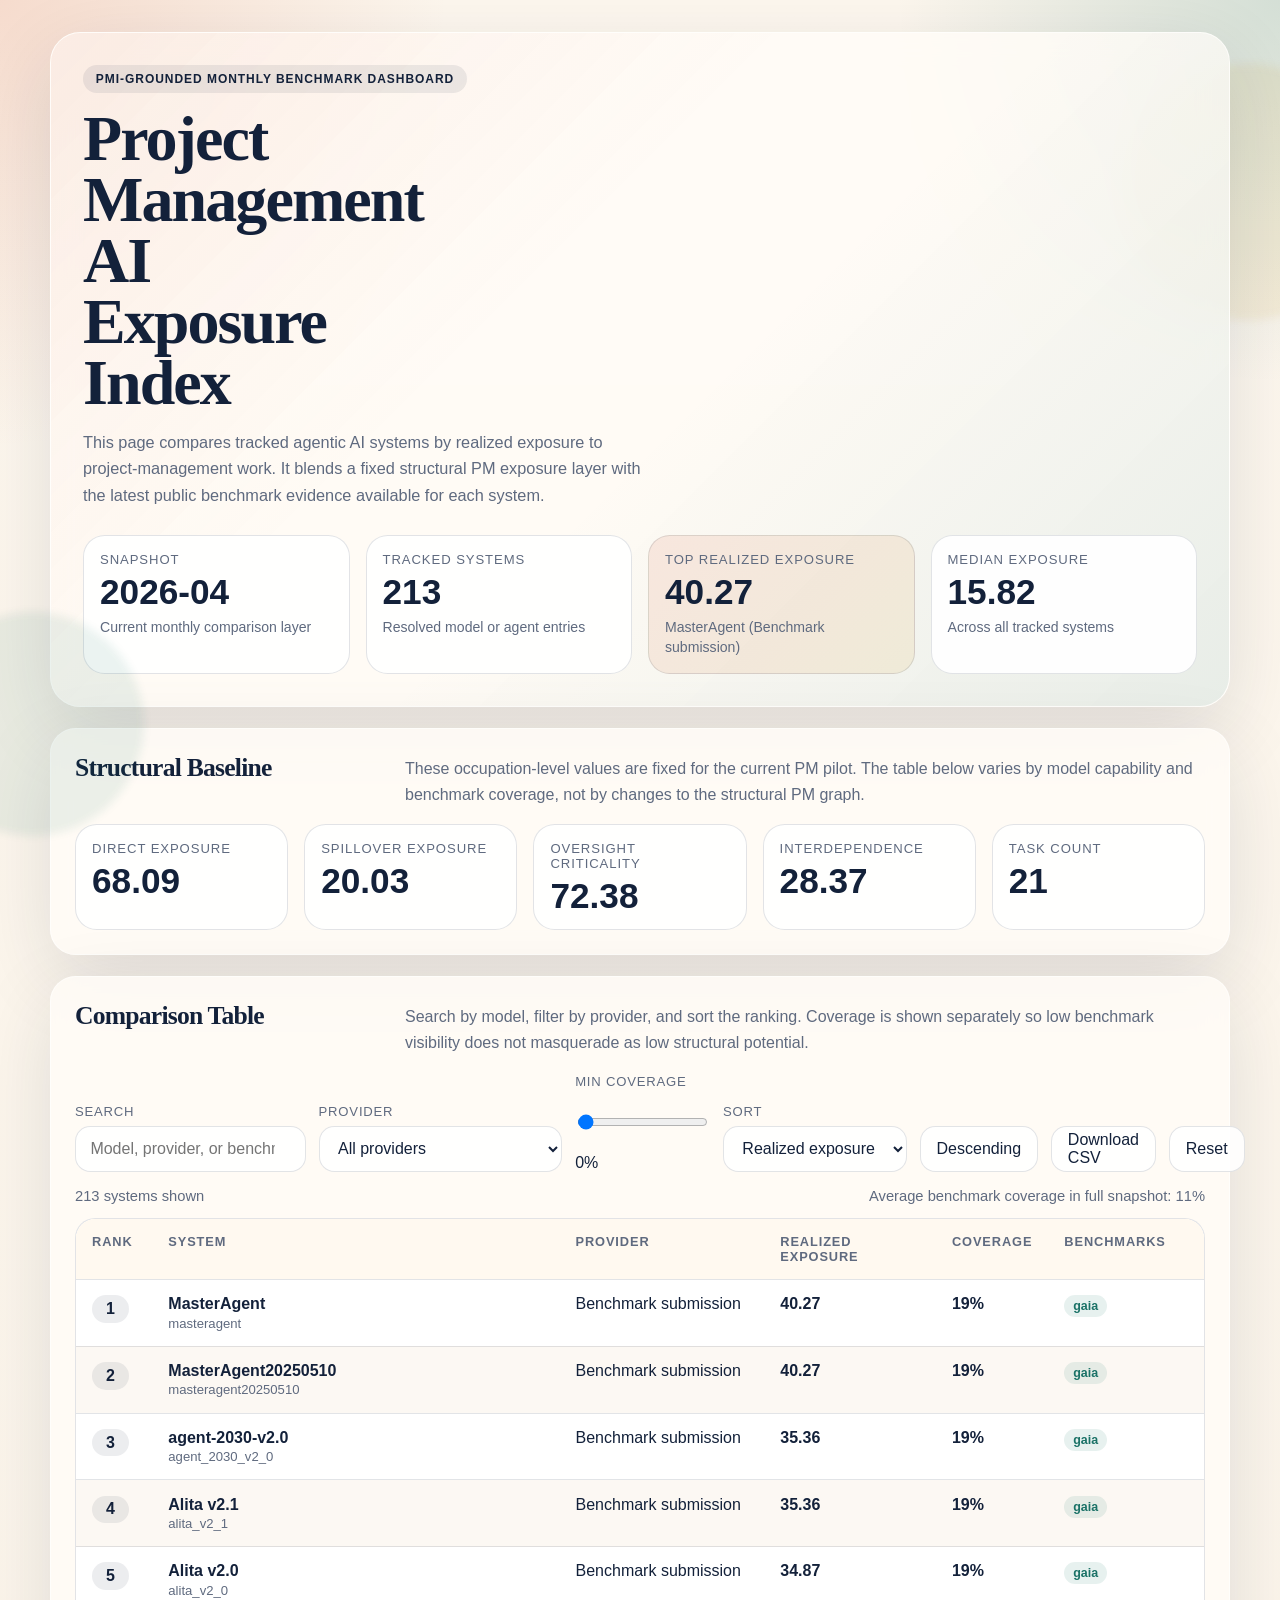
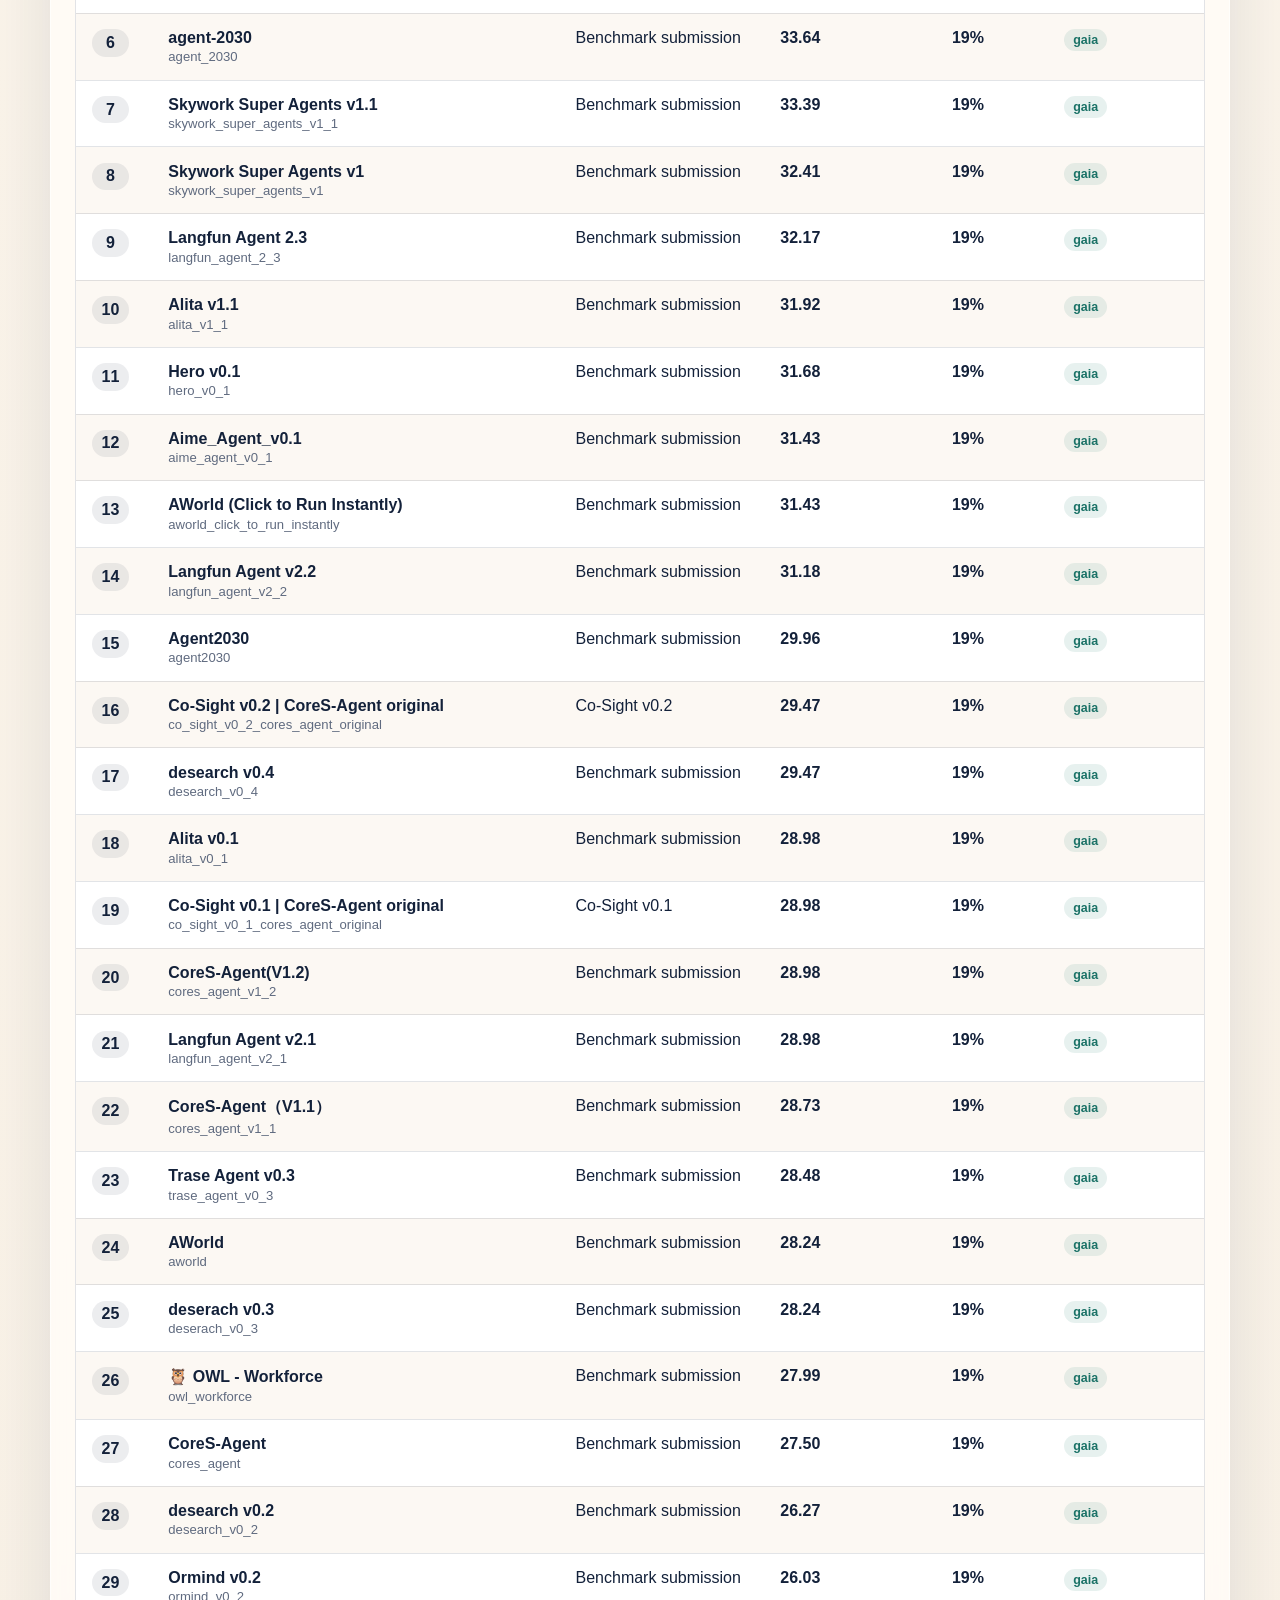
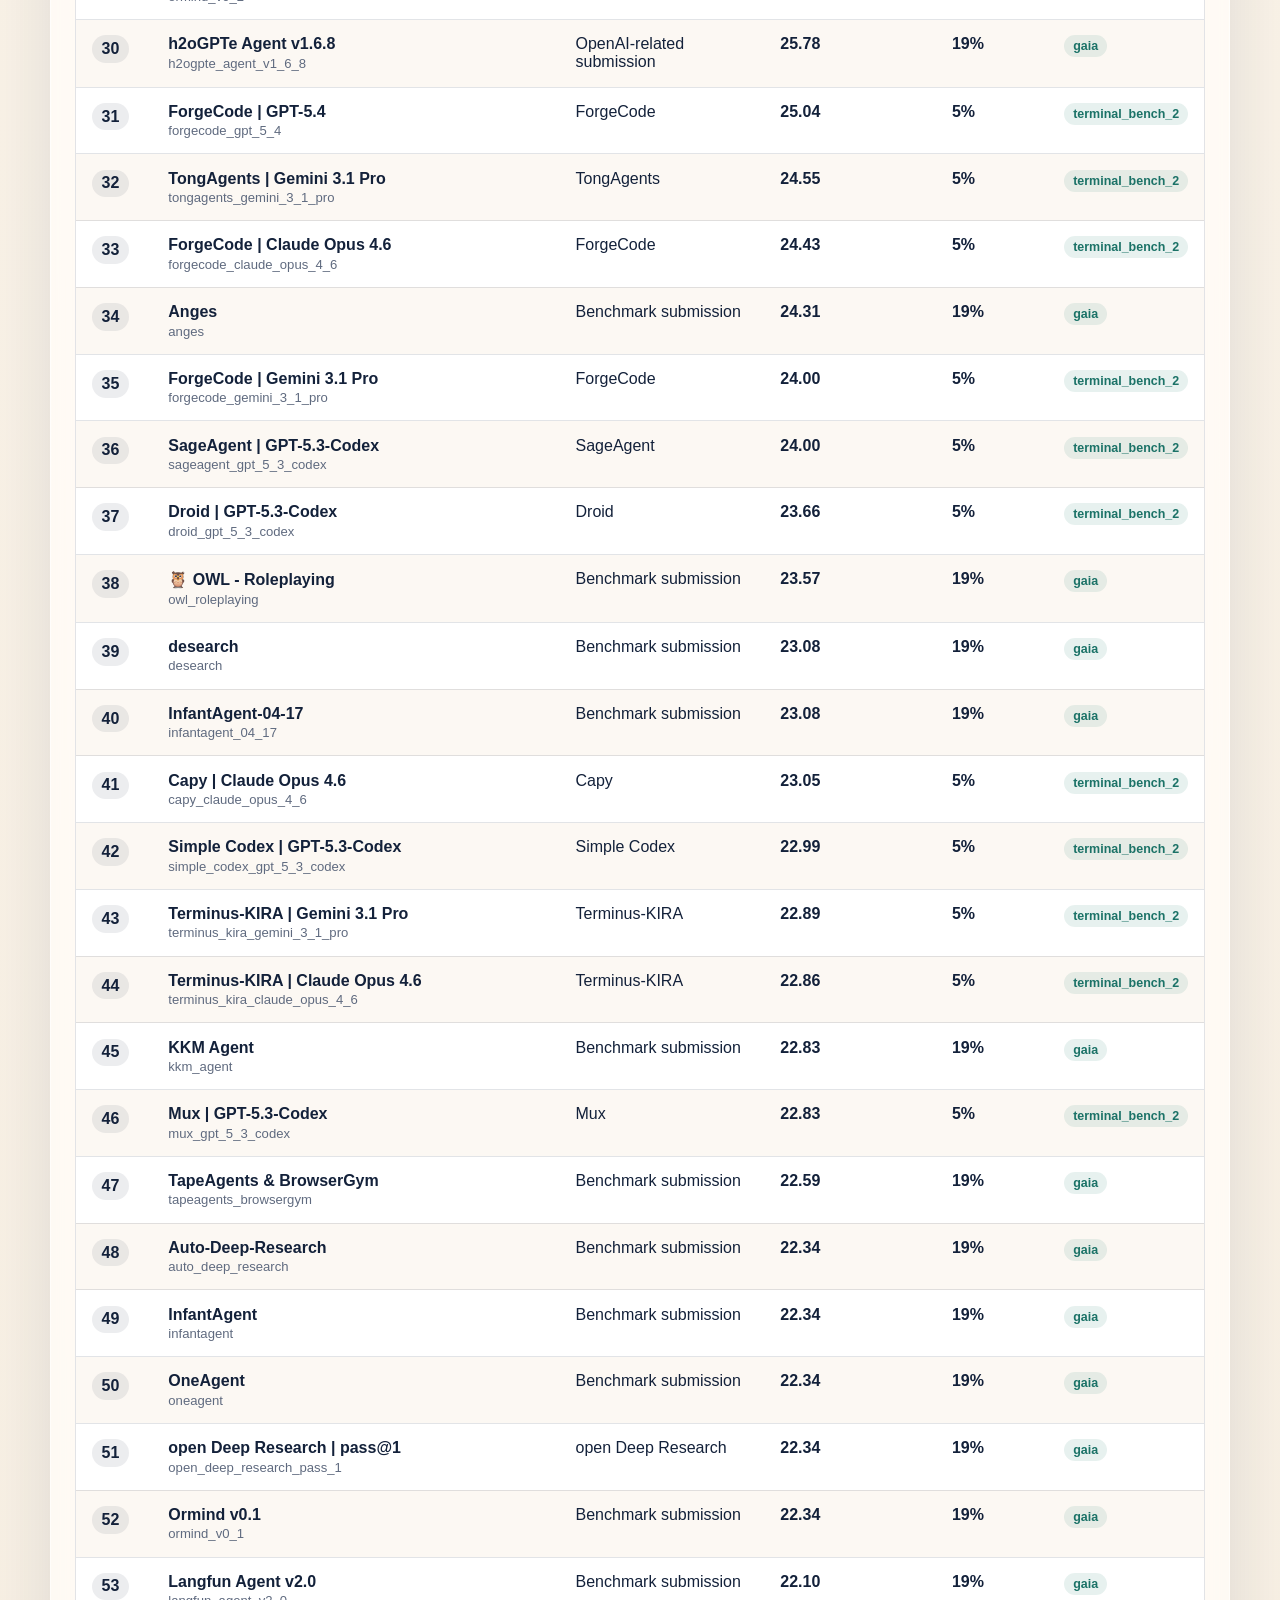
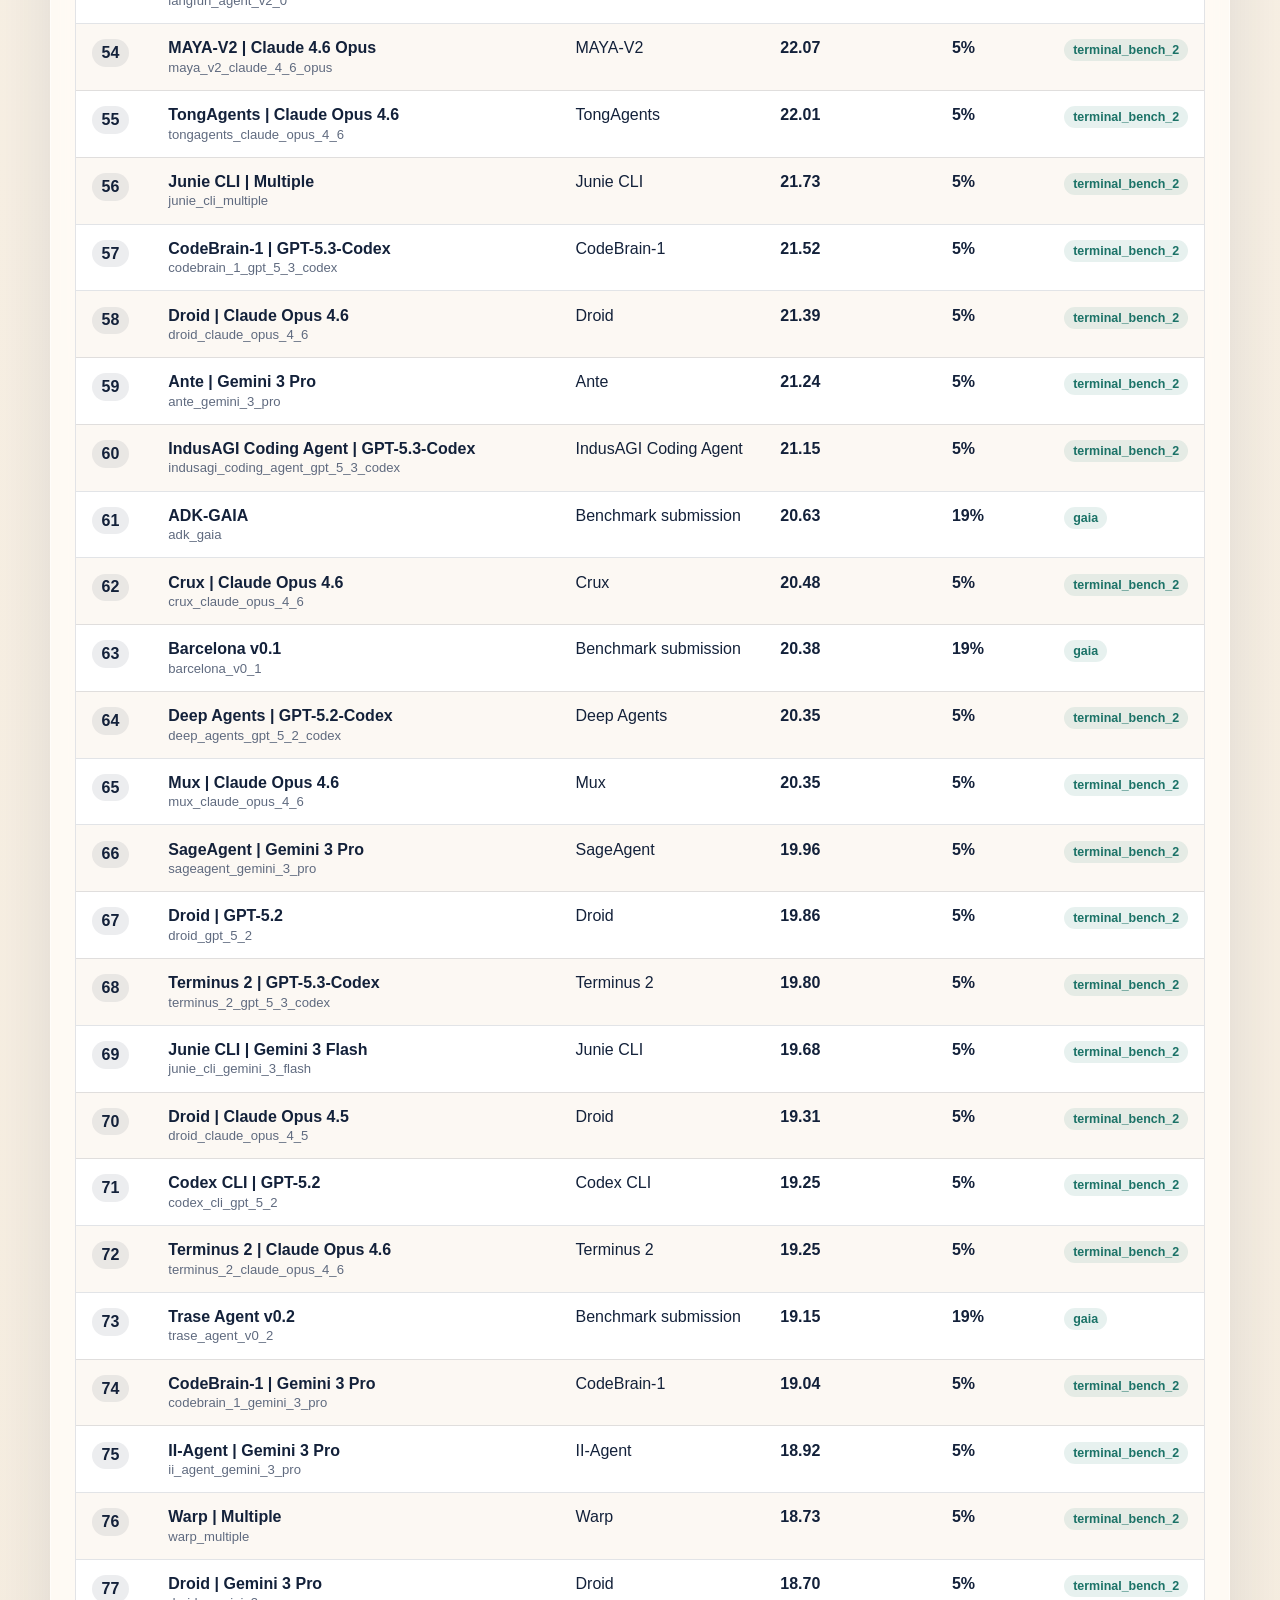
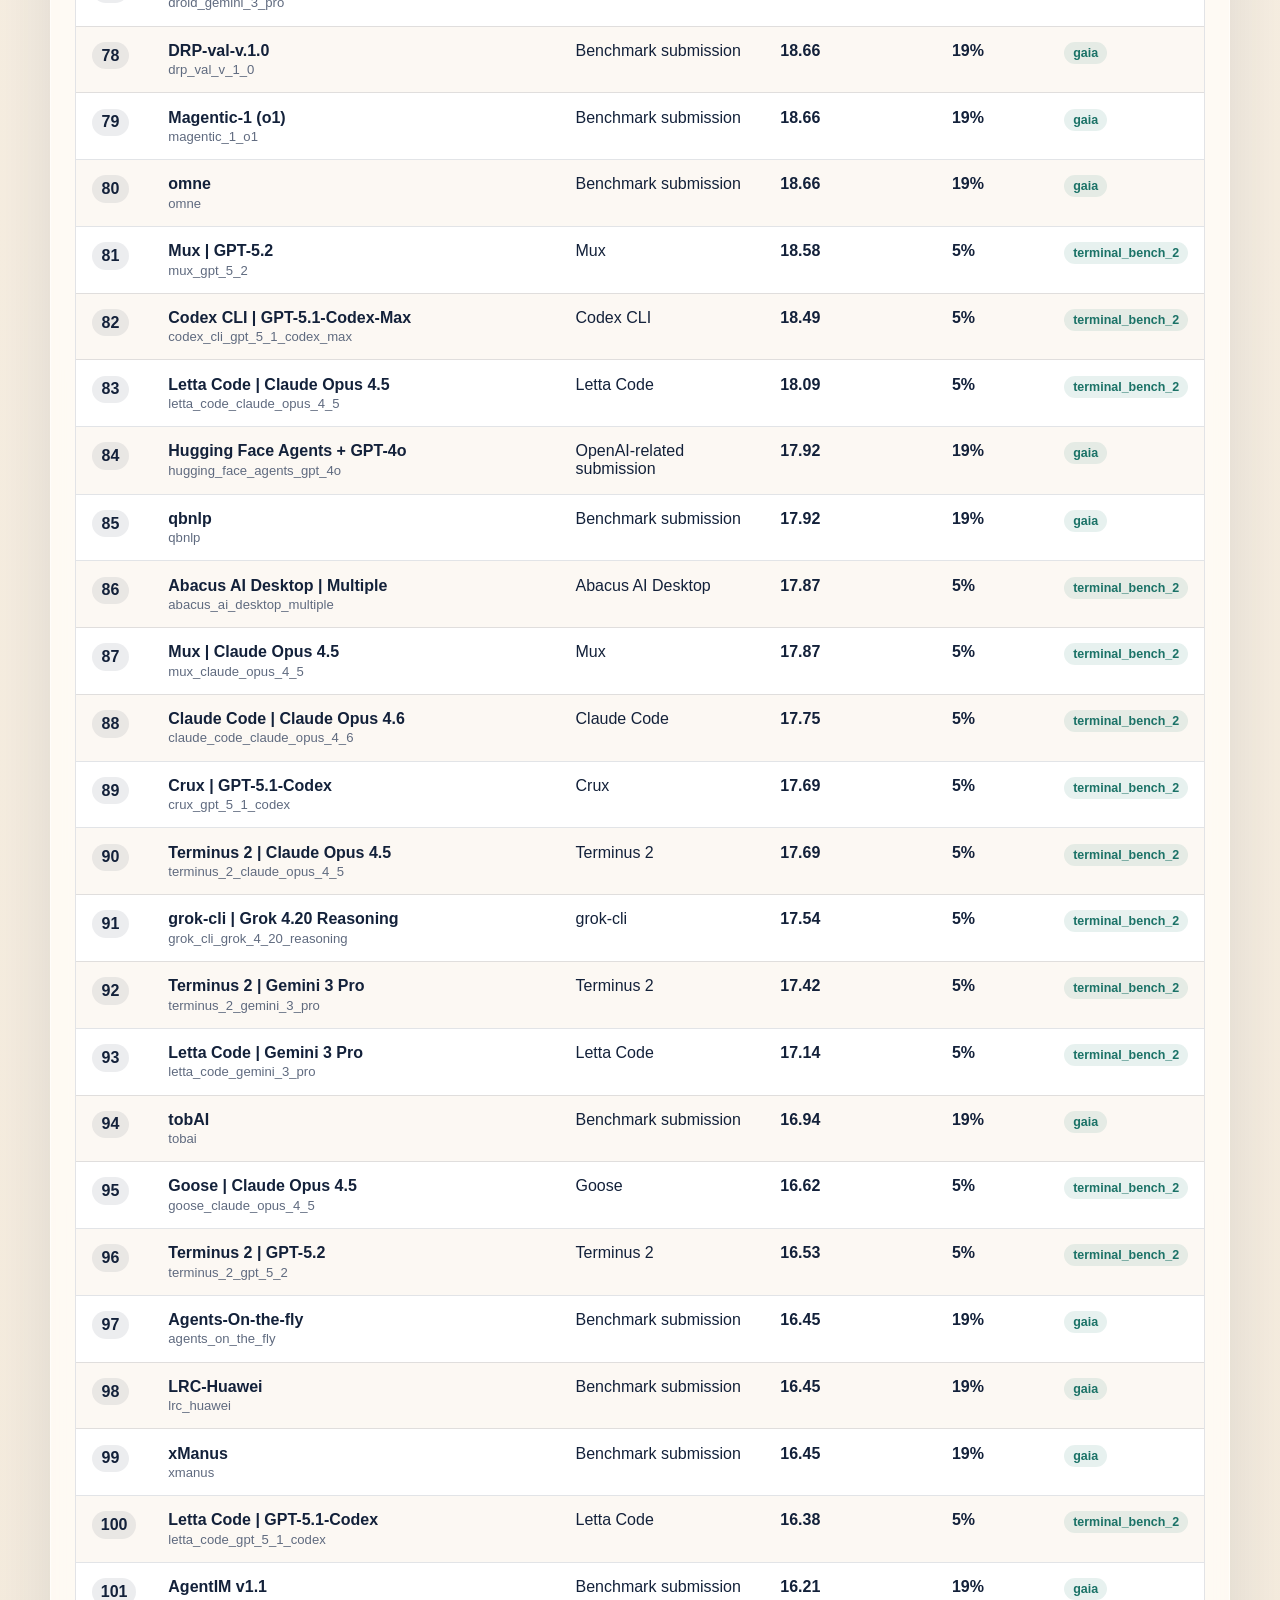
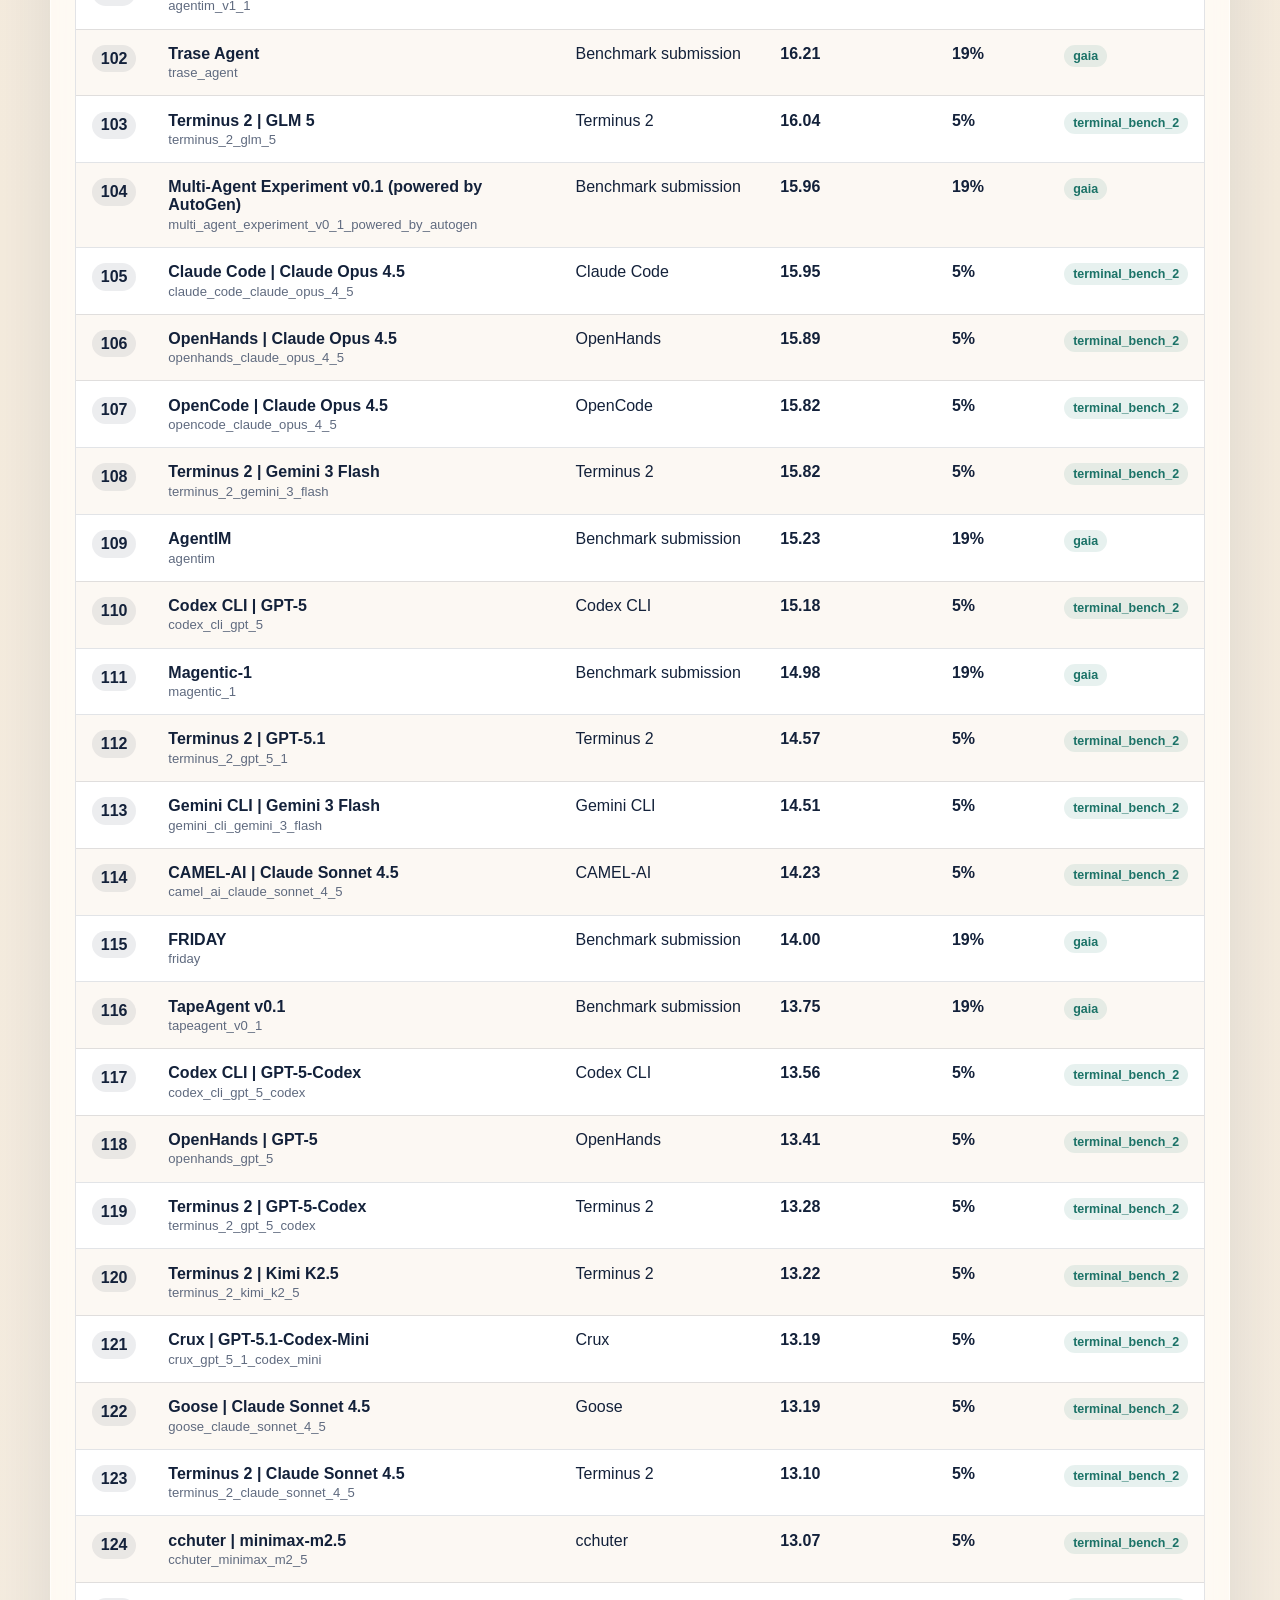
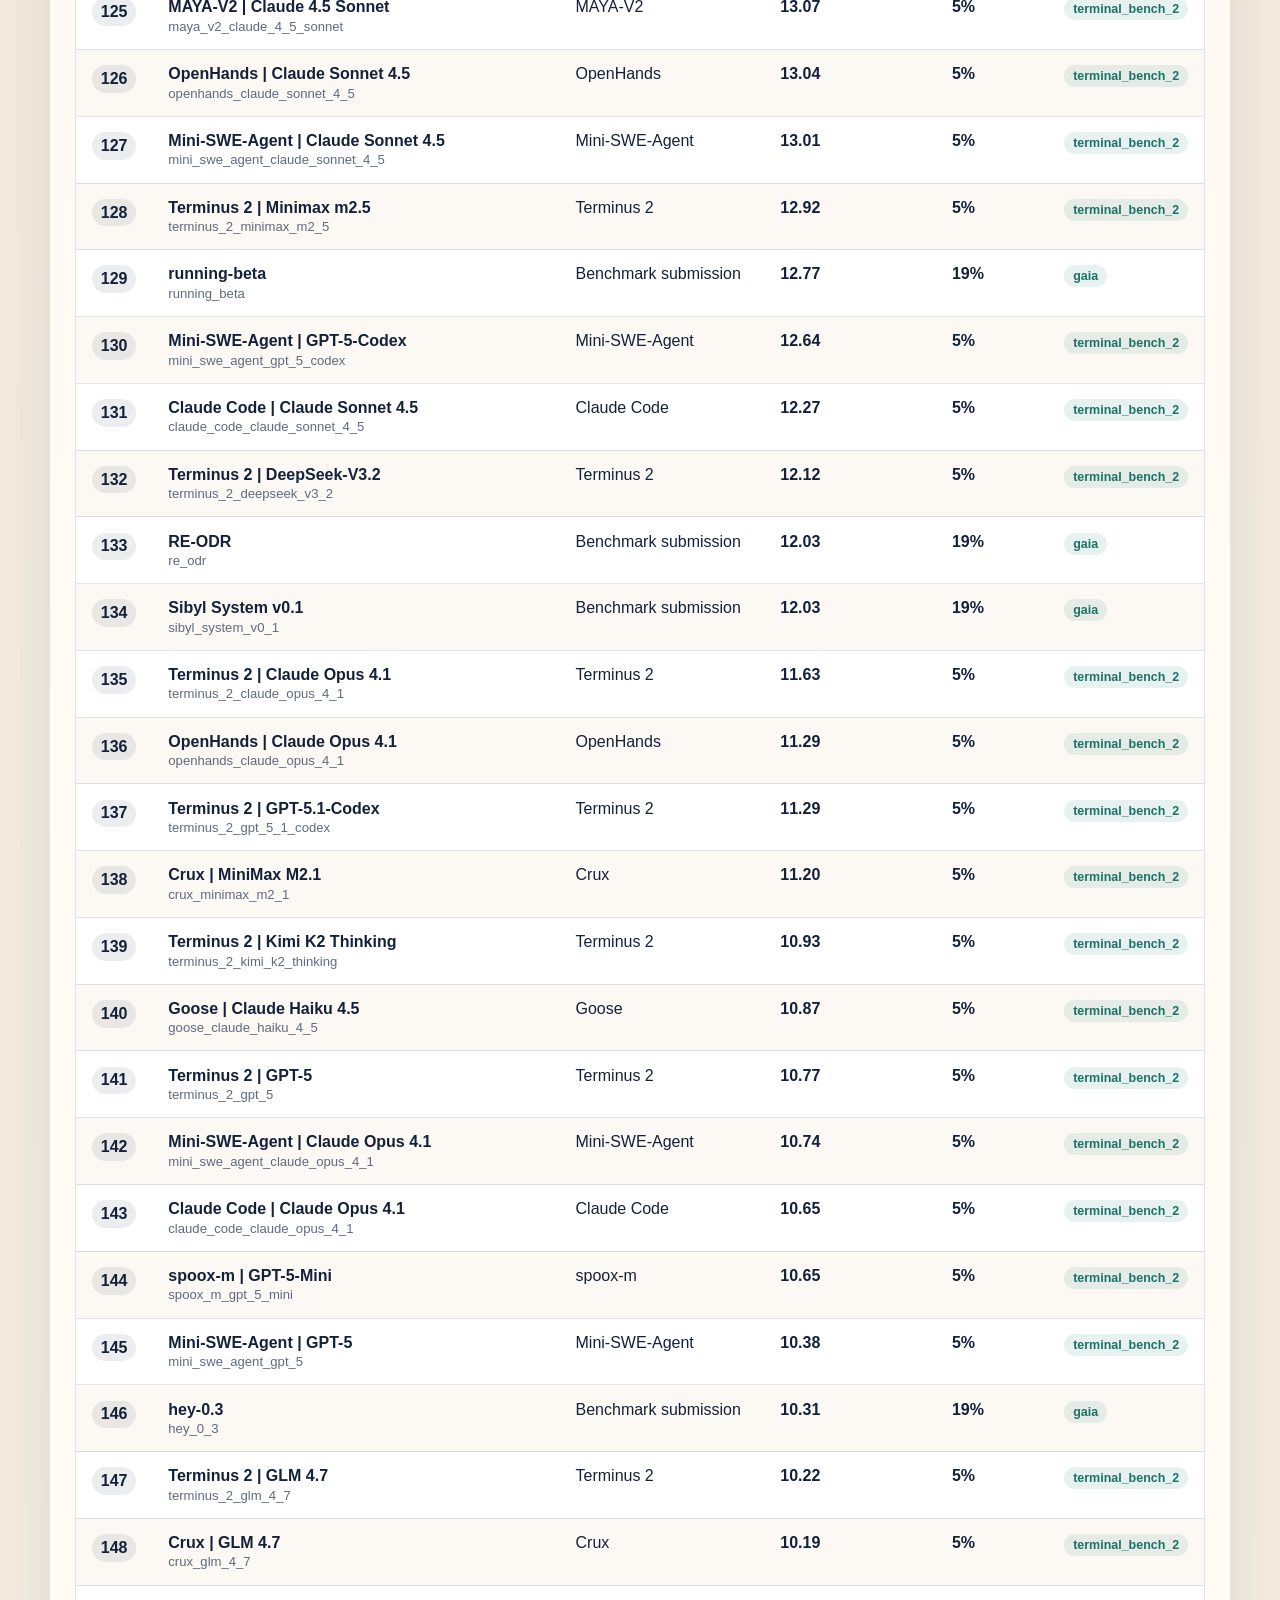
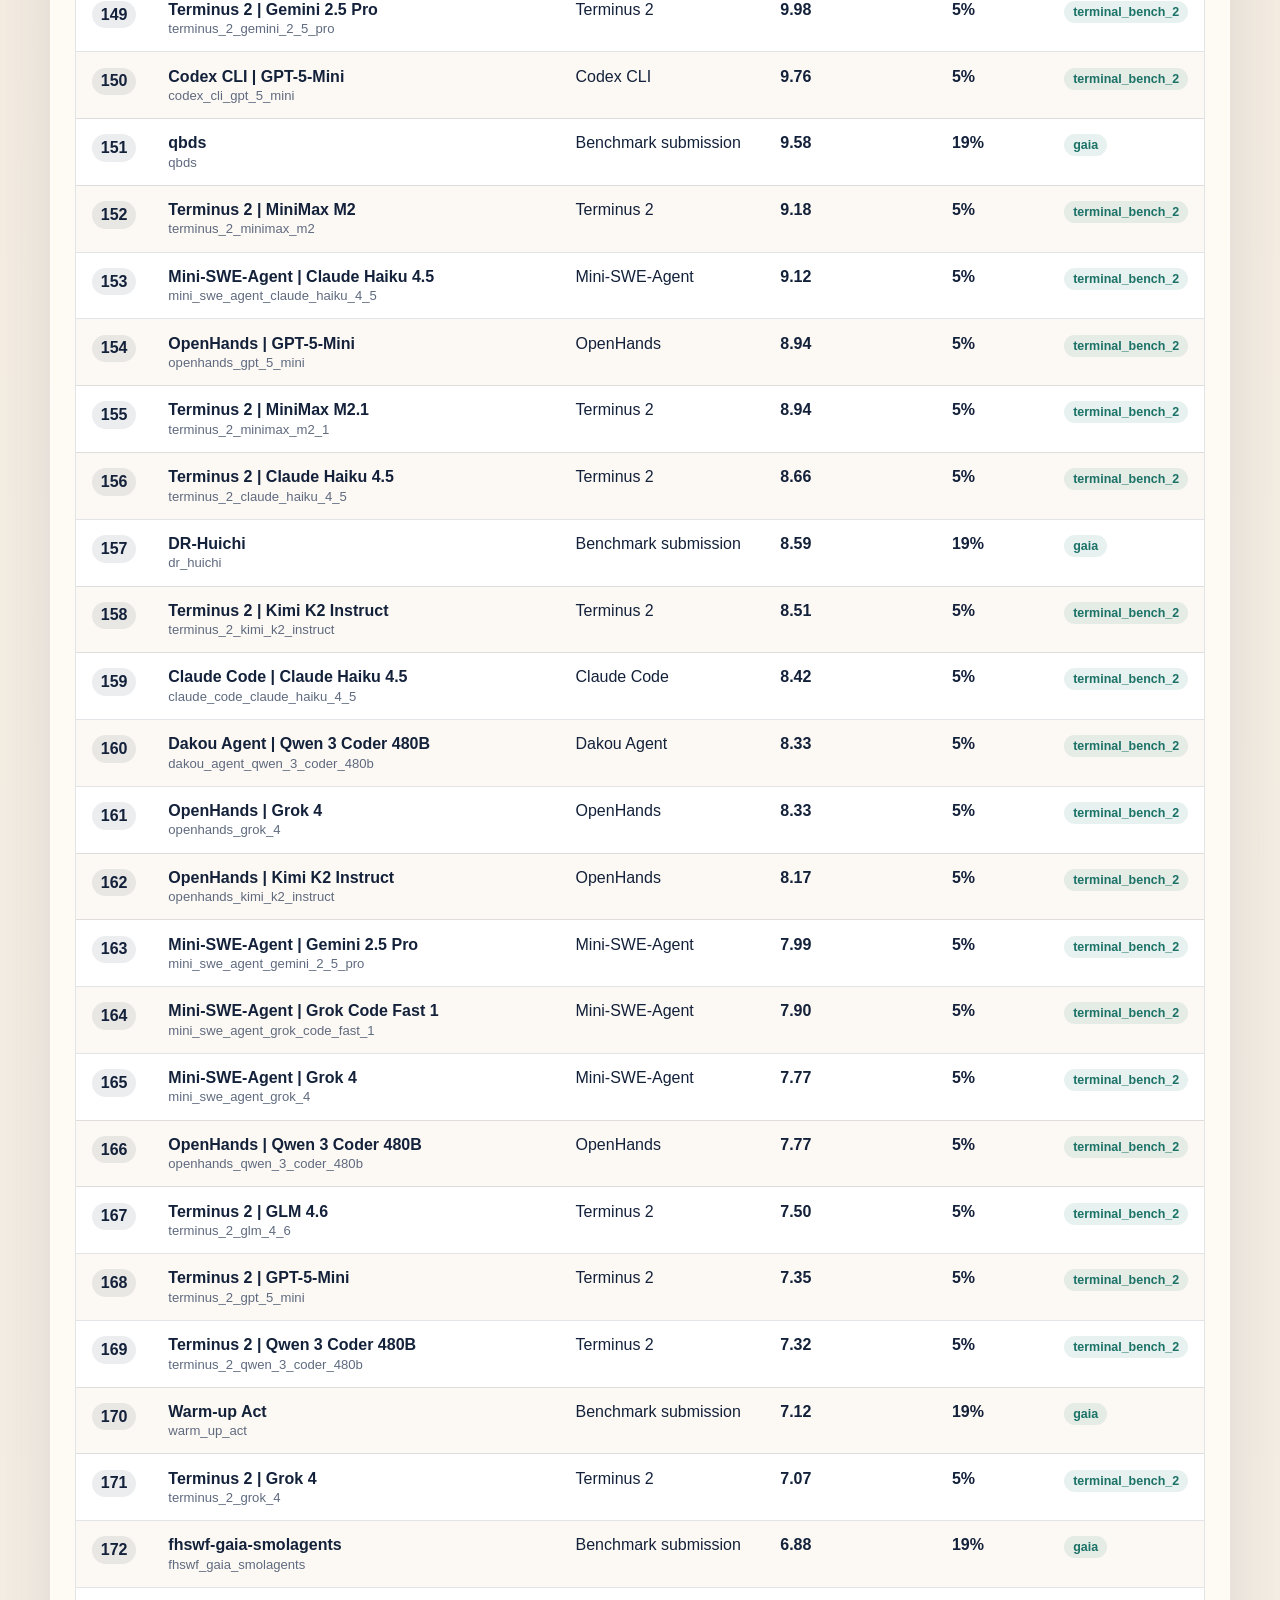
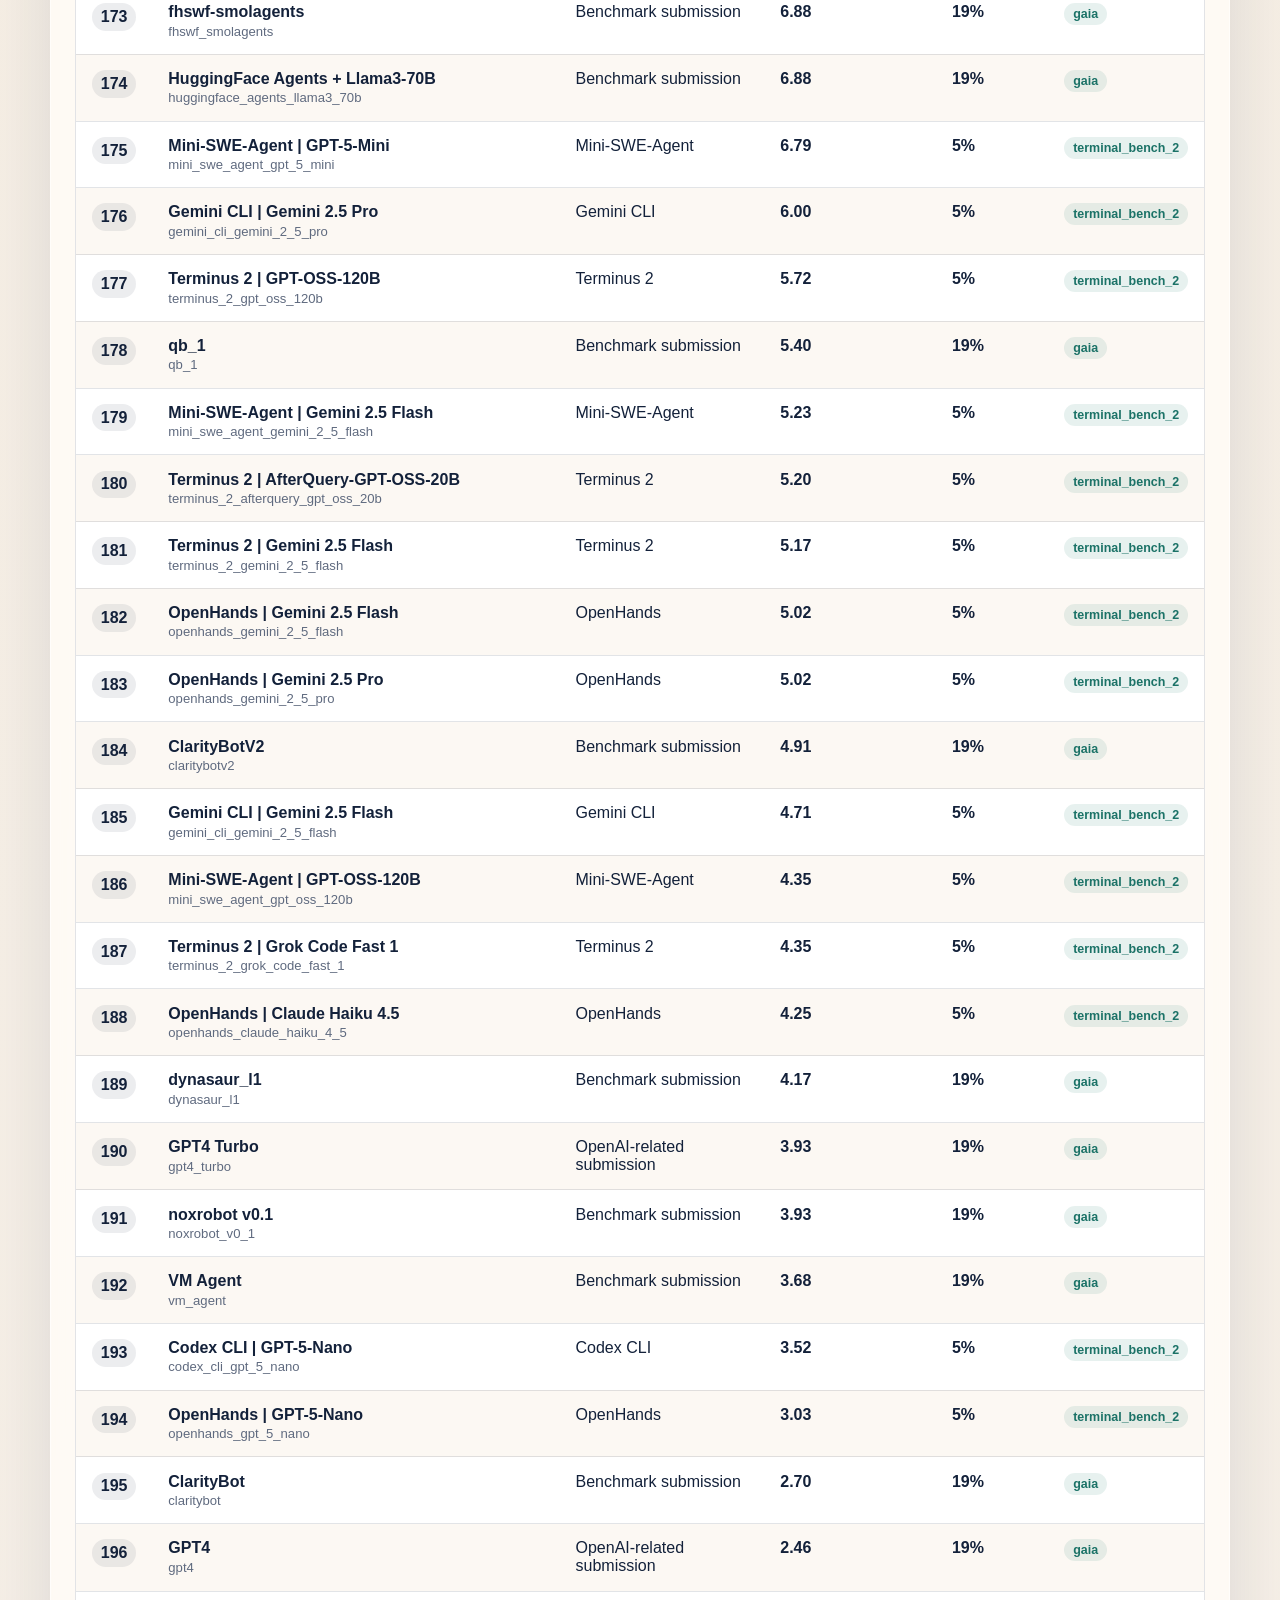
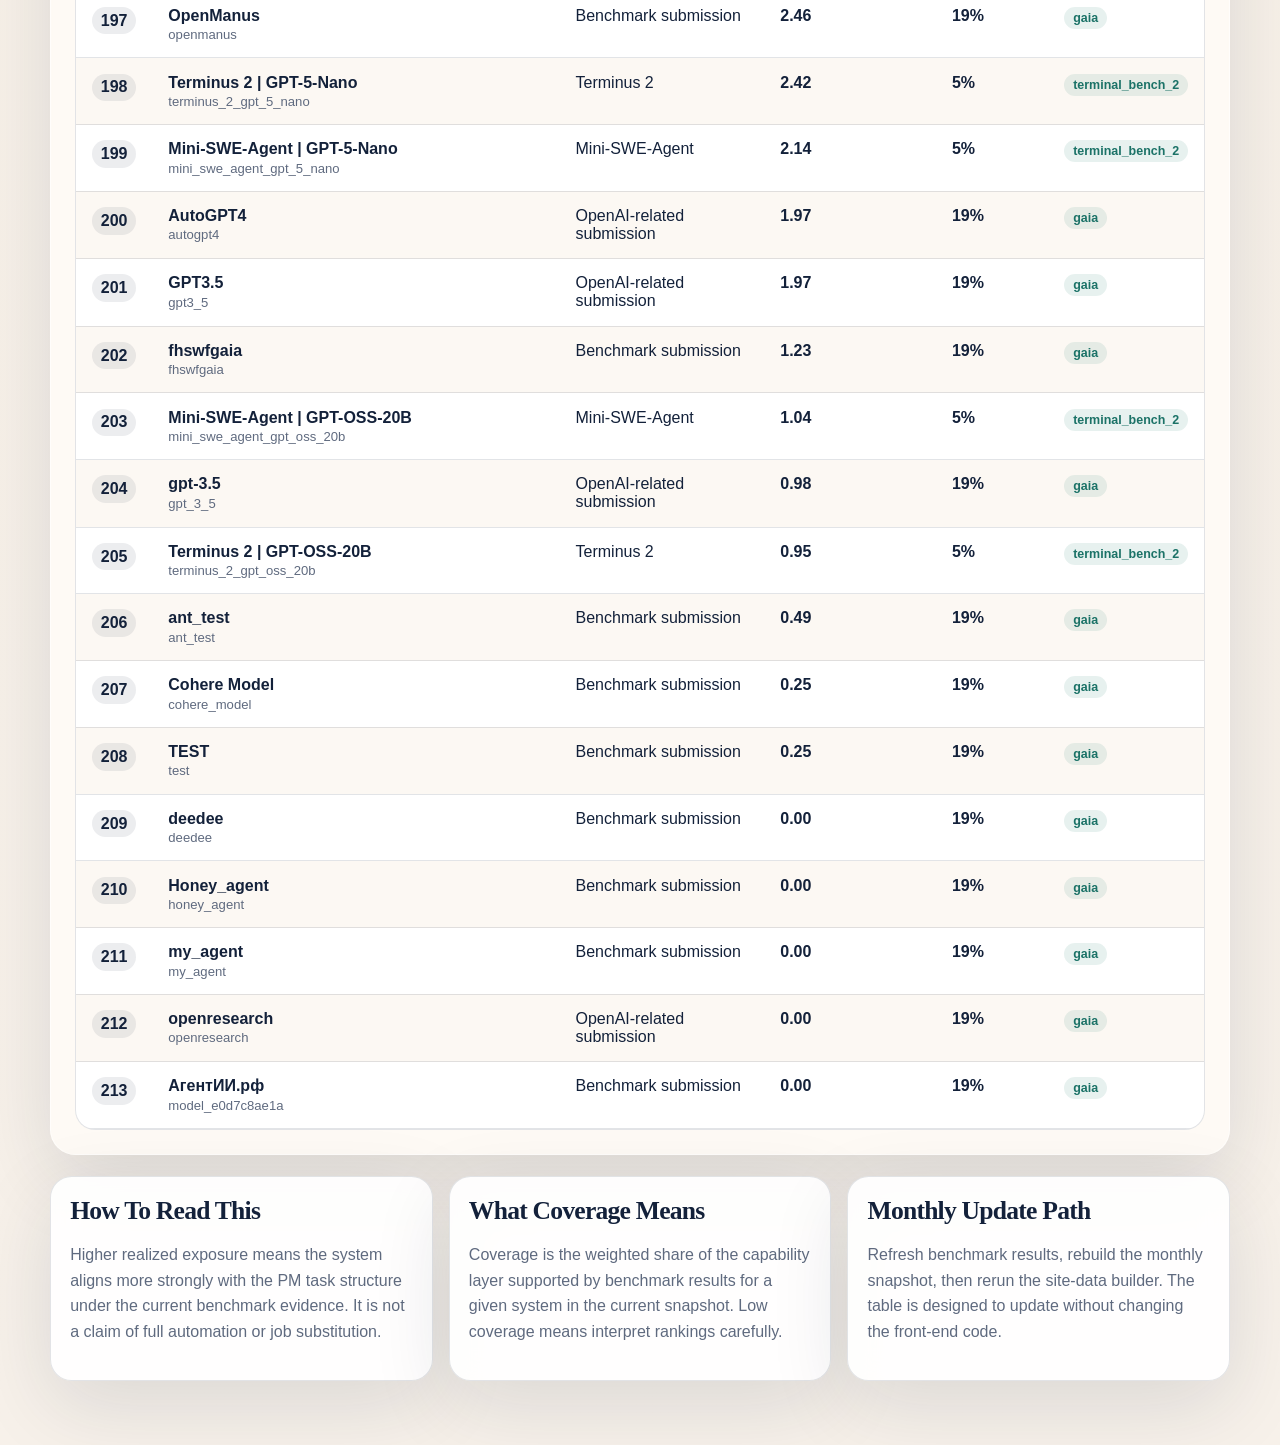
==== docs/index.html @ 5967bef0 "Prepare v0.1.0 release with comparison site" ====
<!DOCTYPE html>
<html lang="en">
  <head>
    <meta charset="utf-8" />
    <meta name="viewport" content="width=device-width, initial-scale=1" />
    <title>Project Management AI Exposure Index</title>
    <meta
      name="description"
      content="A PMI-grounded comparison table that maps public agentic AI benchmarks into realized project-management exposure."
    />
    <link rel="stylesheet" href="./styles.css" />
  </head>
  <body>
    <div class="page-shell">
      <header class="hero">
        <div class="eyebrow">PMI-grounded monthly benchmark dashboard</div>
        <h1>Project Management AI Exposure Index</h1>
        <p class="hero-copy">
          This page compares tracked agentic AI systems by realized exposure to project-management work.
          It blends a fixed structural PM exposure layer with the latest public benchmark evidence available
          for each system.
        </p>
        <div class="hero-metrics" id="hero-metrics">
          <article class="metric-card">
            <span class="metric-label">Snapshot</span>
            <strong class="metric-value" id="metric-snapshot">--</strong>
            <span class="metric-subtext">Current monthly comparison layer</span>
          </article>
          <article class="metric-card">
            <span class="metric-label">Tracked Systems</span>
            <strong class="metric-value" id="metric-models">--</strong>
            <span class="metric-subtext">Resolved model or agent entries</span>
          </article>
          <article class="metric-card accent-card">
            <span class="metric-label">Top Realized Exposure</span>
            <strong class="metric-value" id="metric-top-score">--</strong>
            <span class="metric-subtext" id="metric-top-model">--</span>
          </article>
          <article class="metric-card">
            <span class="metric-label">Median Exposure</span>
            <strong class="metric-value" id="metric-median">--</strong>
            <span class="metric-subtext">Across all tracked systems</span>
          </article>
        </div>
      </header>

      <section class="baseline-panel">
        <div class="panel-header">
          <h2>Structural Baseline</h2>
          <p>
            These occupation-level values are fixed for the current PM pilot. The table below varies by
            model capability and benchmark coverage, not by changes to the structural PM graph.
          </p>
        </div>
        <div class="baseline-grid">
          <article class="baseline-stat">
            <span>Direct Exposure</span>
            <strong id="baseline-dae">--</strong>
          </article>
          <article class="baseline-stat">
            <span>Spillover Exposure</span>
            <strong id="baseline-se">--</strong>
          </article>
          <article class="baseline-stat">
            <span>Oversight Criticality</span>
            <strong id="baseline-oc">--</strong>
          </article>
          <article class="baseline-stat">
            <span>Interdependence</span>
            <strong id="baseline-ic">--</strong>
          </article>
          <article class="baseline-stat">
            <span>Task Count</span>
            <strong id="baseline-tasks">--</strong>
          </article>
        </div>
      </section>

      <section class="control-panel">
        <div class="panel-header">
          <h2>Comparison Table</h2>
          <p>
            Search by model, filter by provider, and sort the ranking. Coverage is shown separately so low
            benchmark visibility does not masquerade as low structural potential.
          </p>
        </div>
        <div class="controls">
          <label class="control">
            <span>Search</span>
            <input id="search-input" type="search" placeholder="Model, provider, or benchmark" />
          </label>
          <label class="control">
            <span>Provider</span>
            <select id="provider-filter"></select>
          </label>
          <label class="control">
            <span>Min Coverage</span>
            <input id="coverage-filter" type="range" min="0" max="100" step="1" value="0" />
            <output id="coverage-output">0%</output>
          </label>
          <label class="control">
            <span>Sort</span>
            <select id="sort-select">
              <option value="realized_occupation_exposure_100">Realized exposure</option>
              <option value="benchmark_coverage_ratio">Coverage</option>
              <option value="display_name">Model name</option>
              <option value="provider">Provider</option>
              <option value="benchmark_count">Benchmark count</option>
            </select>
          </label>
          <button id="sort-direction" class="ghost-button" type="button">Descending</button>
          <a class="ghost-button" href="./data/latest-comparison.csv">Download CSV</a>
          <button id="reset-filters" class="ghost-button" type="button">Reset</button>
        </div>
        <div class="table-summary">
          <span id="result-count">Loading comparison rows...</span>
          <span id="coverage-summary"></span>
        </div>
        <div class="table-wrap">
          <table>
            <thead>
              <tr>
                <th>Rank</th>
                <th>System</th>
                <th>Provider</th>
                <th>Realized Exposure</th>
                <th>Coverage</th>
                <th>Benchmarks</th>
              </tr>
            </thead>
            <tbody id="comparison-body"></tbody>
          </table>
        </div>
      </section>

      <section class="notes-grid">
        <article class="note-card">
          <h2>How To Read This</h2>
          <p>
            Higher realized exposure means the system aligns more strongly with the PM task structure under
            the current benchmark evidence. It is not a claim of full automation or job substitution.
          </p>
        </article>
        <article class="note-card">
          <h2>What Coverage Means</h2>
          <p>
            Coverage is the weighted share of the capability layer supported by benchmark results for a
            given system in the current snapshot. Low coverage means interpret rankings carefully.
          </p>
        </article>
        <article class="note-card">
          <h2>Monthly Update Path</h2>
          <p>
            Refresh benchmark results, rebuild the monthly snapshot, then rerun the site-data builder. The
            table is designed to update without changing the front-end code.
          </p>
        </article>
      </section>
    </div>

    <noscript>
      <div class="noscript-banner">JavaScript is required to render the comparison table.</div>
    </noscript>
    <script src="./data/latest-comparison.js"></script>
    <script src="./app.js"></script>
  </body>
</html>
---- docs/styles.css ----
:root {
  --ink: #13213a;
  --muted: #5f6a7f;
  --line: rgba(19, 33, 58, 0.12);
  --panel: rgba(255, 252, 247, 0.84);
  --panel-strong: rgba(255, 255, 255, 0.92);
  --paper: #f8f1e7;
  --sand: #e4c8a8;
  --coral: #d55f3a;
  --teal: #1b7267;
  --gold: #d8a63a;
  --shadow: 0 24px 80px rgba(19, 33, 58, 0.12);
}

* {
  box-sizing: border-box;
}

html {
  scroll-behavior: smooth;
}

body {
  margin: 0;
  color: var(--ink);
  background:
    radial-gradient(circle at top left, rgba(213, 95, 58, 0.18), transparent 28rem),
    radial-gradient(circle at top right, rgba(27, 114, 103, 0.18), transparent 24rem),
    linear-gradient(180deg, #fdf7ee 0%, #f6eddf 52%, #f7f1ea 100%);
  font-family: "Avenir Next", "Trebuchet MS", "Gill Sans", sans-serif;
}

body::before,
body::after {
  content: "";
  position: fixed;
  inset: auto;
  border-radius: 999px;
  pointer-events: none;
  filter: blur(4px);
  opacity: 0.6;
}

body::before {
  top: 4rem;
  right: -6rem;
  width: 16rem;
  height: 16rem;
  background: rgba(216, 166, 58, 0.18);
}

body::after {
  bottom: 4rem;
  left: -5rem;
  width: 14rem;
  height: 14rem;
  background: rgba(27, 114, 103, 0.14);
}

.page-shell {
  width: min(1180px, calc(100vw - 2rem));
  margin: 0 auto;
  padding: 2rem 0 4rem;
}

.hero,
.baseline-panel,
.control-panel,
.note-card {
  backdrop-filter: blur(14px);
  background: var(--panel);
  border: 1px solid rgba(255, 255, 255, 0.55);
  box-shadow: var(--shadow);
}

.hero {
  position: relative;
  overflow: hidden;
  padding: 2rem;
  border-radius: 1.9rem;
}

.hero::after {
  content: "";
  position: absolute;
  inset: 0;
  background:
    linear-gradient(135deg, rgba(213, 95, 58, 0.08), transparent 40%),
    linear-gradient(315deg, rgba(27, 114, 103, 0.1), transparent 46%);
  pointer-events: none;
}

.eyebrow {
  position: relative;
  z-index: 1;
  display: inline-flex;
  align-items: center;
  padding: 0.45rem 0.8rem;
  border-radius: 999px;
  background: rgba(19, 33, 58, 0.08);
  color: var(--ink);
  letter-spacing: 0.08em;
  text-transform: uppercase;
  font-size: 0.75rem;
  font-weight: 700;
}

h1,
h2 {
  margin: 0;
  font-family: "Bookman Old Style", "Palatino Linotype", Georgia, serif;
  letter-spacing: -0.03em;
}

h1 {
  position: relative;
  z-index: 1;
  max-width: 10ch;
  margin-top: 1rem;
  font-size: clamp(2.6rem, 5vw, 4.8rem);
  line-height: 0.95;
}

h2 {
  font-size: clamp(1.3rem, 2vw, 1.8rem);
}

.hero-copy,
.panel-header p,
.note-card p {
  color: var(--muted);
  line-height: 1.6;
}

.hero-copy {
  position: relative;
  z-index: 1;
  max-width: 62ch;
  margin: 1rem 0 0;
  font-size: 1.02rem;
}

.hero-metrics {
  position: relative;
  z-index: 1;
  display: grid;
  grid-template-columns: repeat(4, minmax(0, 1fr));
  gap: 1rem;
  margin-top: 1.7rem;
}

.metric-card,
.baseline-stat,
.note-card {
  background: var(--panel-strong);
  border: 1px solid var(--line);
  border-radius: 1.35rem;
}

.metric-card {
  padding: 1rem;
}

.accent-card {
  background: linear-gradient(135deg, rgba(213, 95, 58, 0.12), rgba(216, 166, 58, 0.12));
}

.metric-label,
.baseline-stat span {
  display: block;
  color: var(--muted);
  font-size: 0.82rem;
  text-transform: uppercase;
  letter-spacing: 0.07em;
}

.metric-value,
.baseline-stat strong {
  display: block;
  margin-top: 0.45rem;
  font-size: clamp(1.5rem, 3vw, 2.2rem);
  line-height: 1;
}

.metric-subtext {
  display: block;
  margin-top: 0.55rem;
  color: var(--muted);
  font-size: 0.88rem;
  line-height: 1.4;
}

.baseline-panel,
.control-panel {
  margin-top: 1.3rem;
  padding: 1.5rem;
  border-radius: 1.6rem;
}

.panel-header {
  display: flex;
  justify-content: space-between;
  gap: 1.5rem;
  align-items: flex-start;
}

.panel-header p {
  max-width: 50rem;
  margin: 0.2rem 0 0;
}

.baseline-grid {
  display: grid;
  grid-template-columns: repeat(5, minmax(0, 1fr));
  gap: 1rem;
  margin-top: 1rem;
}

.baseline-stat {
  padding: 1rem;
}

.controls {
  display: grid;
  grid-template-columns: 1.5fr 1fr 1.1fr 1fr auto auto auto;
  gap: 0.8rem;
  margin-top: 1.2rem;
  align-items: end;
}

.control {
  display: flex;
  flex-direction: column;
  gap: 0.45rem;
}

.control span {
  color: var(--muted);
  font-size: 0.82rem;
  text-transform: uppercase;
  letter-spacing: 0.06em;
}

input,
select,
.ghost-button {
  min-height: 2.9rem;
  border-radius: 0.95rem;
  border: 1px solid var(--line);
  background: rgba(255, 255, 255, 0.88);
  color: var(--ink);
  font: inherit;
}

input,
select {
  padding: 0.7rem 0.9rem;
}

input[type="range"] {
  padding: 0;
}

.ghost-button {
  display: inline-flex;
  justify-content: center;
  align-items: center;
  padding: 0 1rem;
  text-decoration: none;
  cursor: pointer;
  transition: transform 180ms ease, background 180ms ease;
}

.ghost-button:hover {
  transform: translateY(-1px);
  background: rgba(255, 255, 255, 1);
}

.table-summary {
  display: flex;
  justify-content: space-between;
  gap: 1rem;
  margin-top: 1rem;
  color: var(--muted);
  font-size: 0.92rem;
}

.table-wrap {
  margin-top: 0.85rem;
  overflow: auto;
  border-radius: 1.25rem;
  border: 1px solid var(--line);
  background: rgba(255, 255, 255, 0.9);
}

table {
  width: 100%;
  border-collapse: collapse;
  min-width: 780px;
}

thead th {
  position: sticky;
  top: 0;
  z-index: 1;
  background: #fff9f0;
  color: var(--muted);
  text-align: left;
  font-size: 0.8rem;
  text-transform: uppercase;
  letter-spacing: 0.07em;
}

th,
td {
  padding: 0.95rem 1rem;
  border-bottom: 1px solid var(--line);
  vertical-align: top;
}

tbody tr {
  transition: background 150ms ease, transform 150ms ease;
}

tbody tr:nth-child(2n) {
  background: rgba(248, 241, 231, 0.48);
}

tbody tr:hover {
  background: rgba(216, 166, 58, 0.08);
}

.rank-pill {
  display: inline-flex;
  min-width: 2.3rem;
  justify-content: center;
  padding: 0.3rem 0.55rem;
  border-radius: 999px;
  background: rgba(19, 33, 58, 0.08);
  font-weight: 700;
}

.system-name {
  display: block;
  font-weight: 700;
}

.system-id {
  display: block;
  margin-top: 0.15rem;
  color: var(--muted);
  font-size: 0.82rem;
}

.score-strong,
.coverage-strong {
  font-weight: 700;
  color: var(--ink);
}

.benchmark-list {
  display: flex;
  flex-wrap: wrap;
  gap: 0.35rem;
}

.benchmark-chip {
  display: inline-flex;
  align-items: center;
  padding: 0.25rem 0.55rem;
  border-radius: 999px;
  background: rgba(27, 114, 103, 0.1);
  color: var(--teal);
  font-size: 0.78rem;
  font-weight: 700;
}

.notes-grid {
  display: grid;
  grid-template-columns: repeat(3, minmax(0, 1fr));
  gap: 1rem;
  margin-top: 1.3rem;
}

.note-card {
  padding: 1.2rem;
}

.noscript-banner {
  max-width: 1180px;
  margin: 1rem auto 0;
  padding: 1rem;
  border-radius: 1rem;
  background: rgba(213, 95, 58, 0.14);
  color: var(--ink);
}

@media (max-width: 1040px) {
  .hero-metrics,
  .baseline-grid,
  .notes-grid {
    grid-template-columns: repeat(2, minmax(0, 1fr));
  }

  .controls {
    grid-template-columns: repeat(2, minmax(0, 1fr));
  }
}

@media (max-width: 720px) {
  .page-shell {
    width: min(100vw - 1rem, 100%);
    padding-top: 1rem;
  }

  .hero,
  .baseline-panel,
  .control-panel,
  .note-card {
    border-radius: 1.2rem;
  }

  .hero,
  .baseline-panel,
  .control-panel {
    padding: 1.1rem;
  }

  .hero-metrics,
  .baseline-grid,
  .notes-grid,
  .controls {
    grid-template-columns: 1fr;
  }

  .panel-header,
  .table-summary {
    flex-direction: column;
  }
}
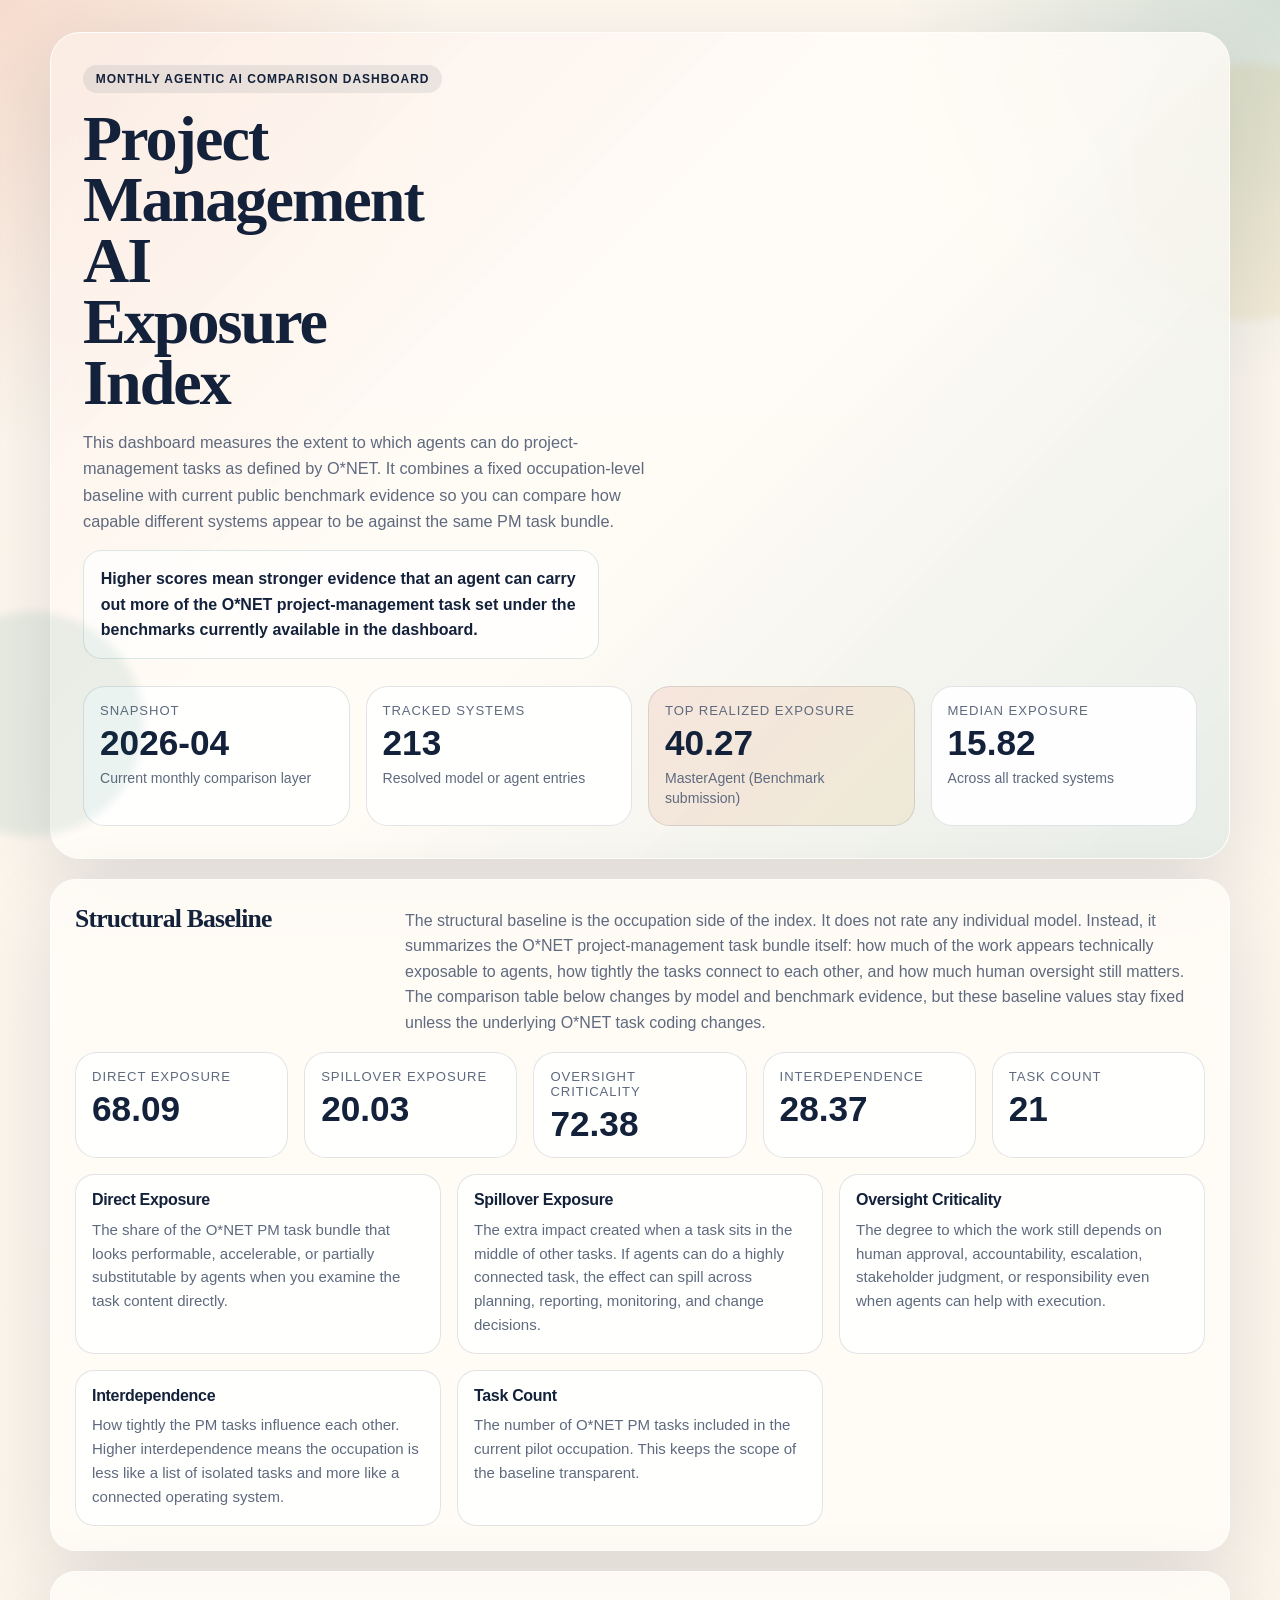
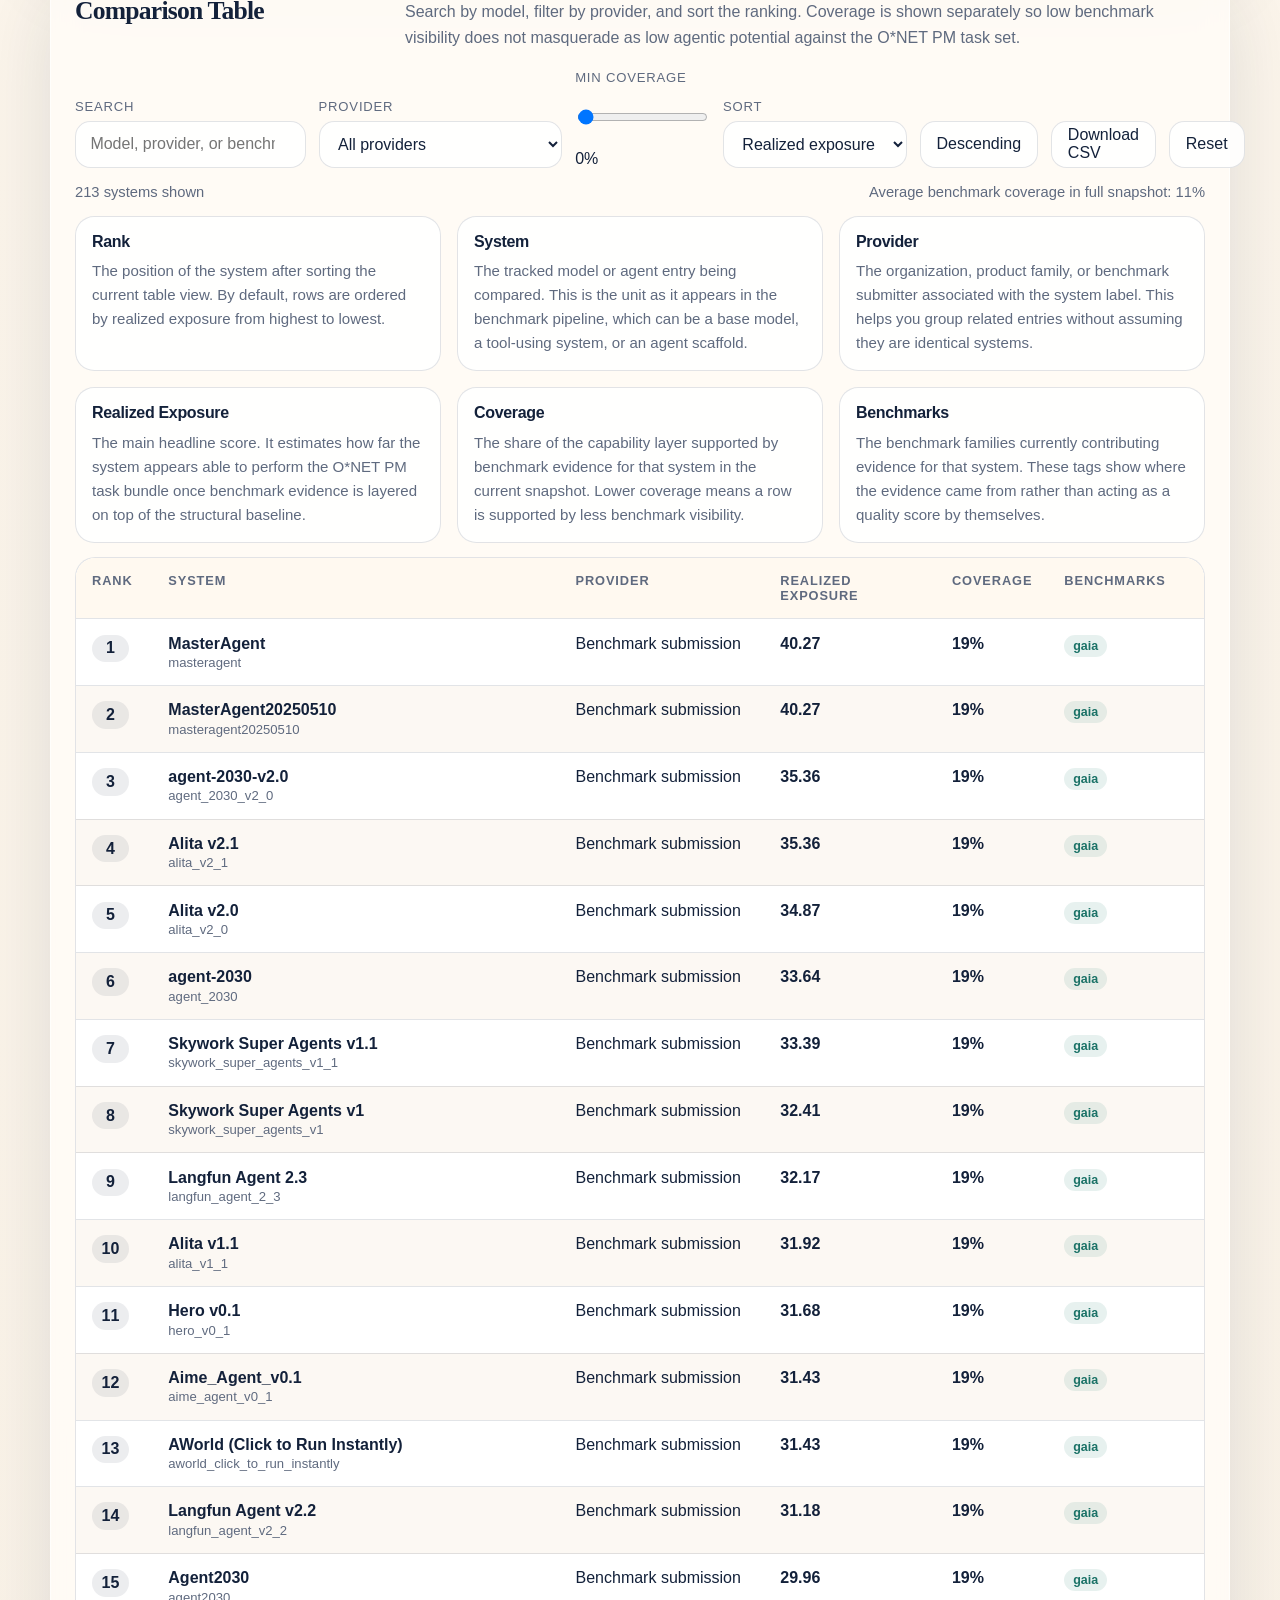
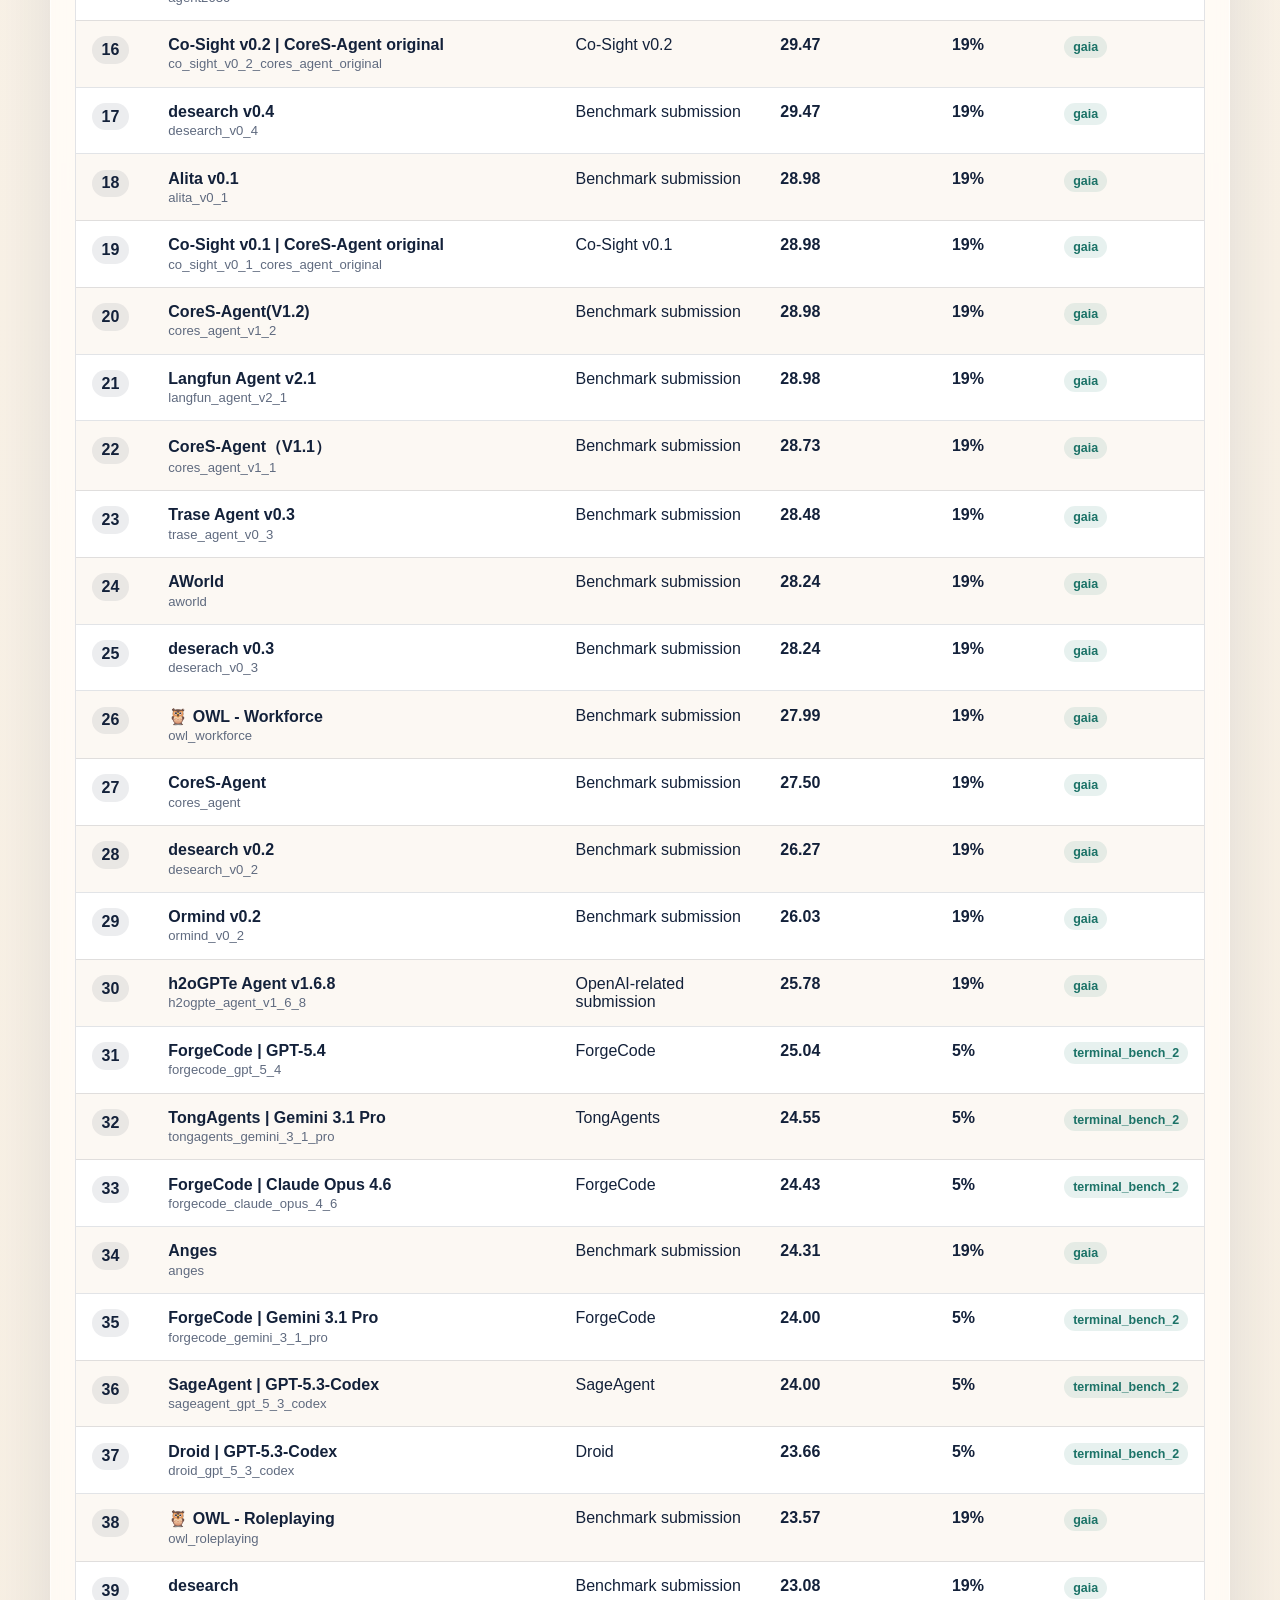
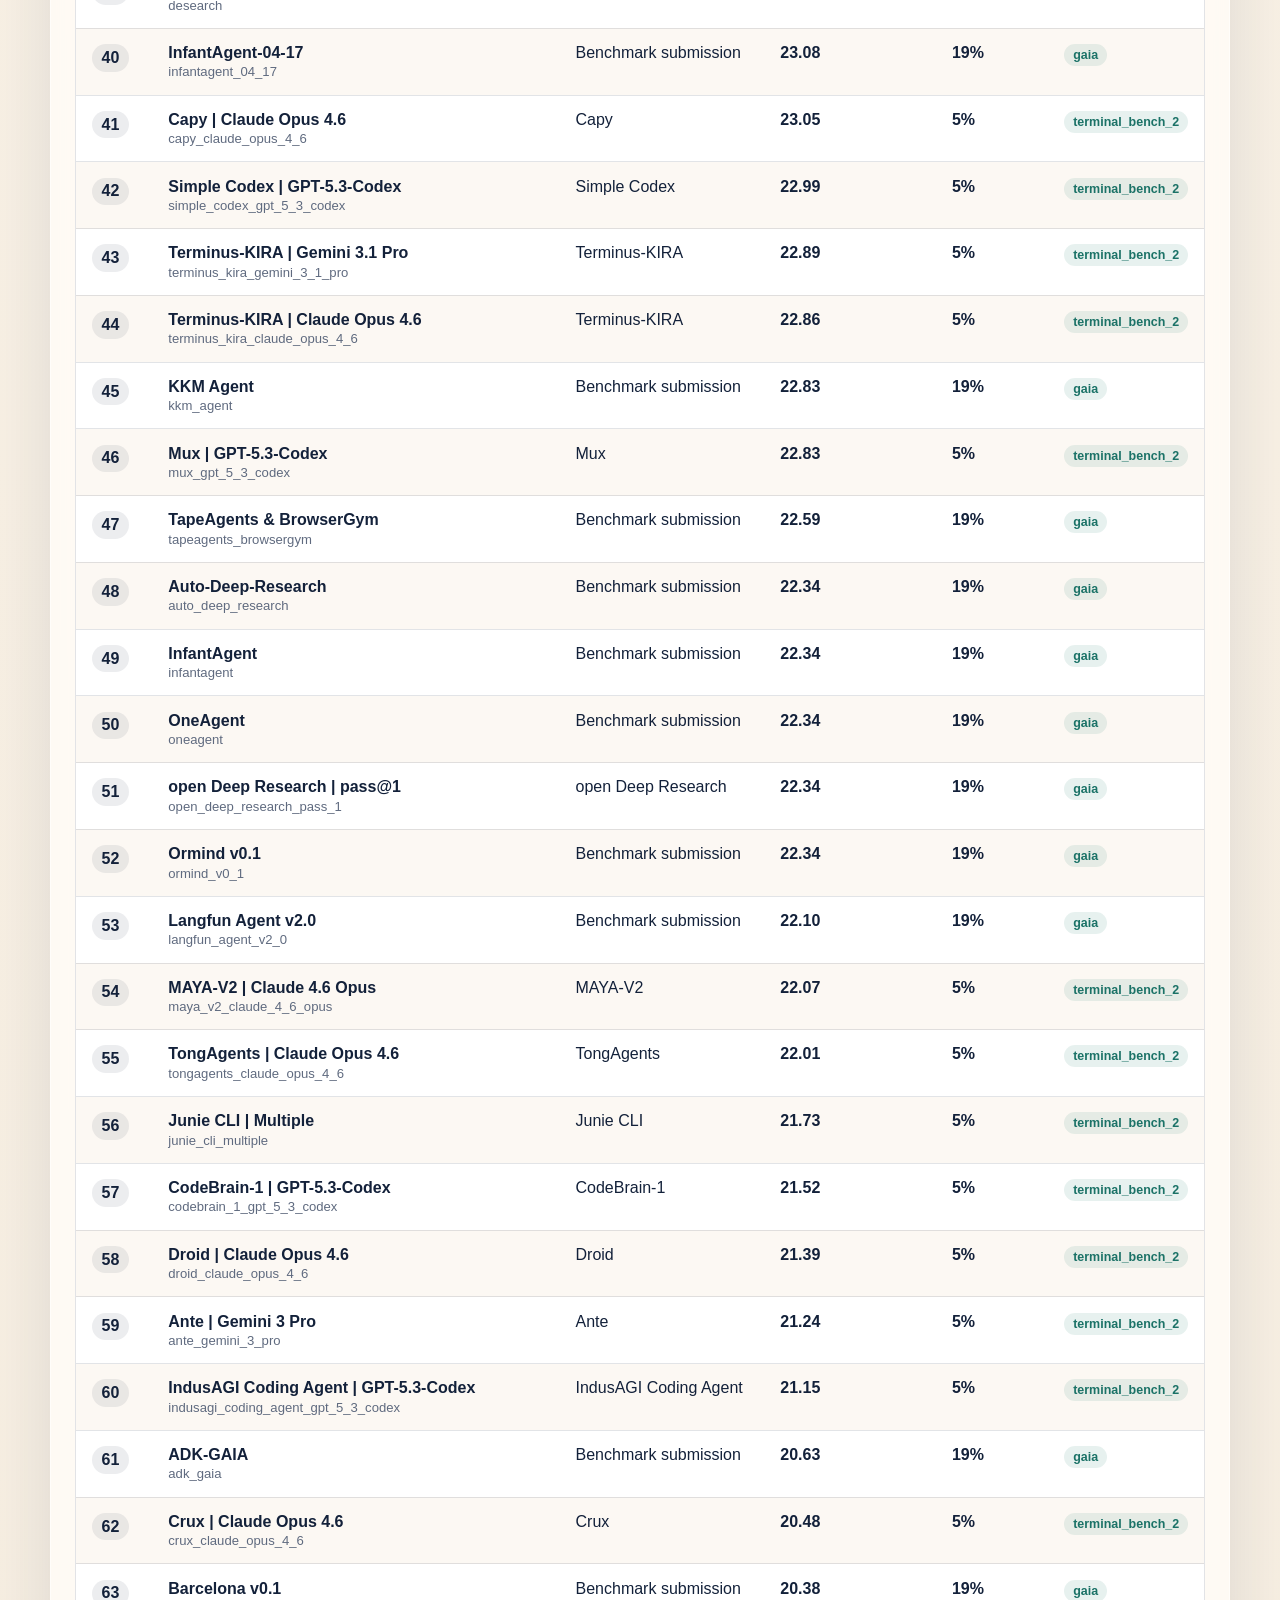
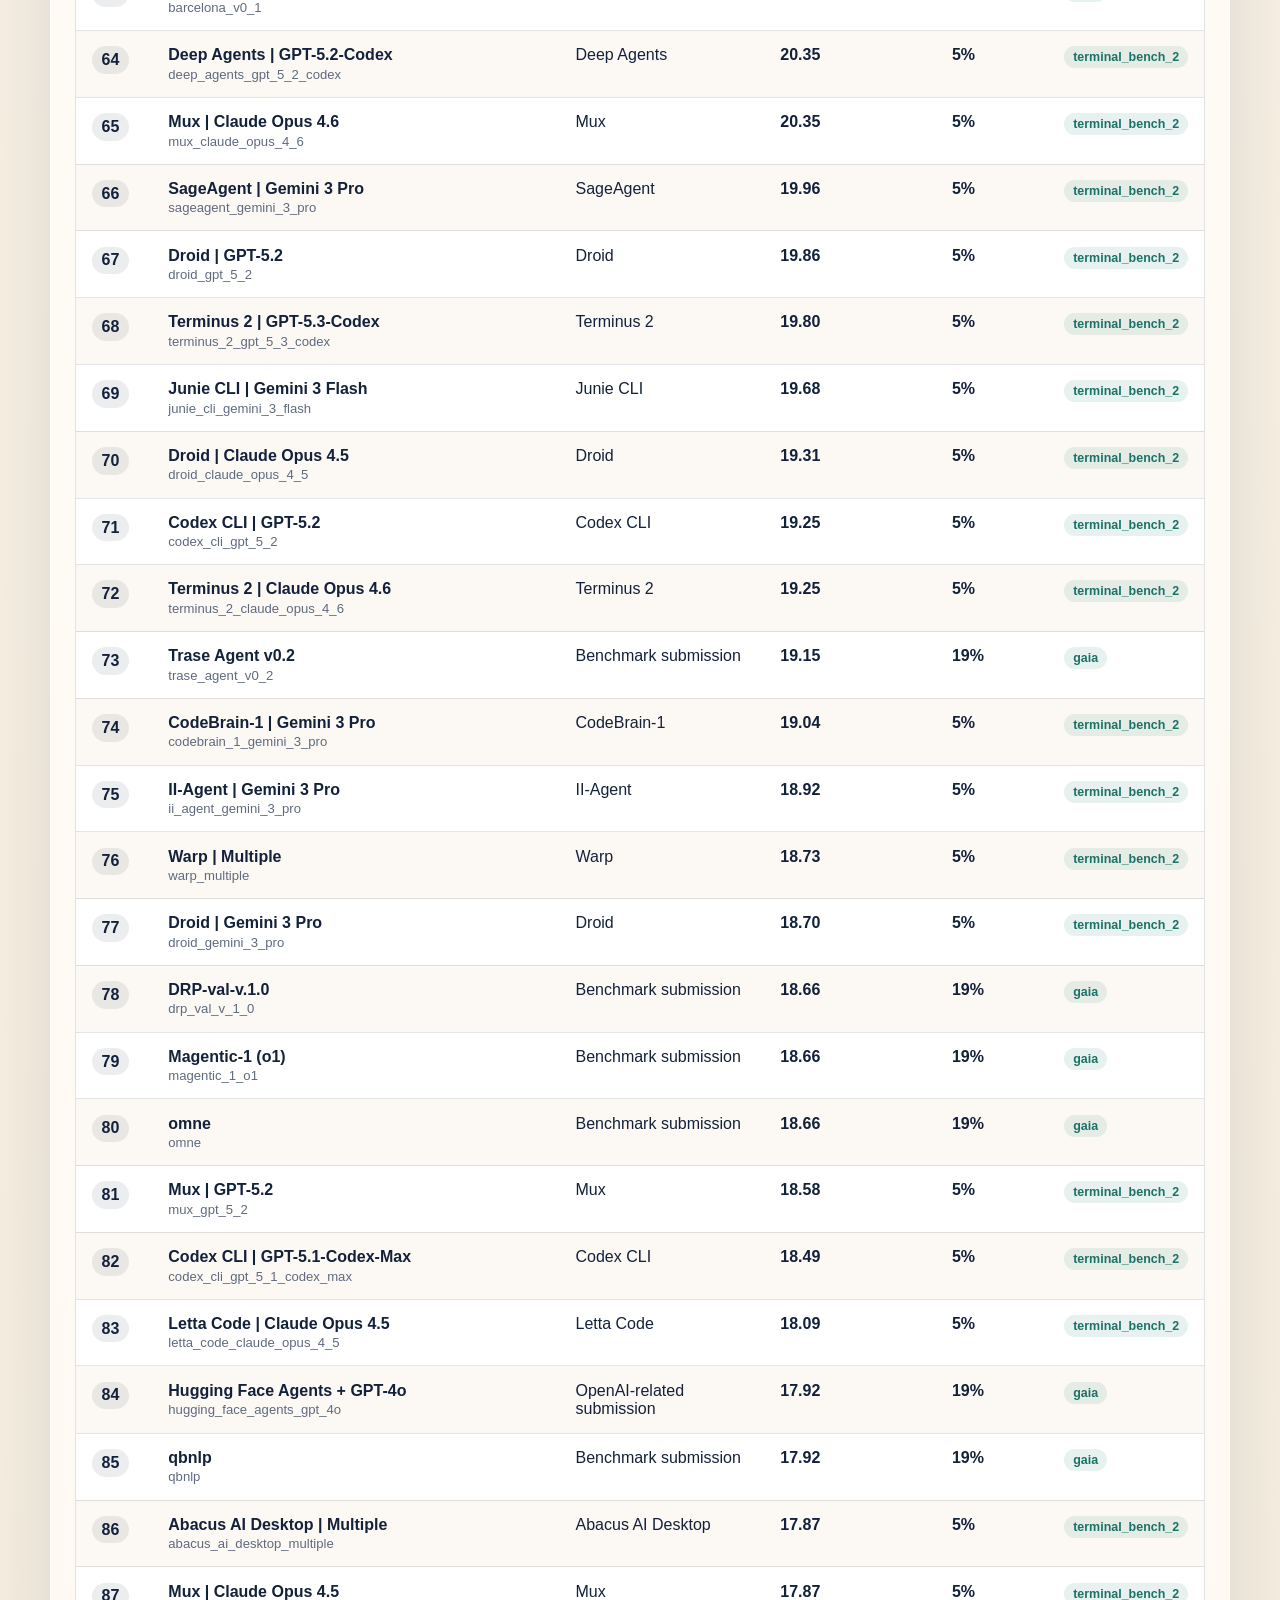
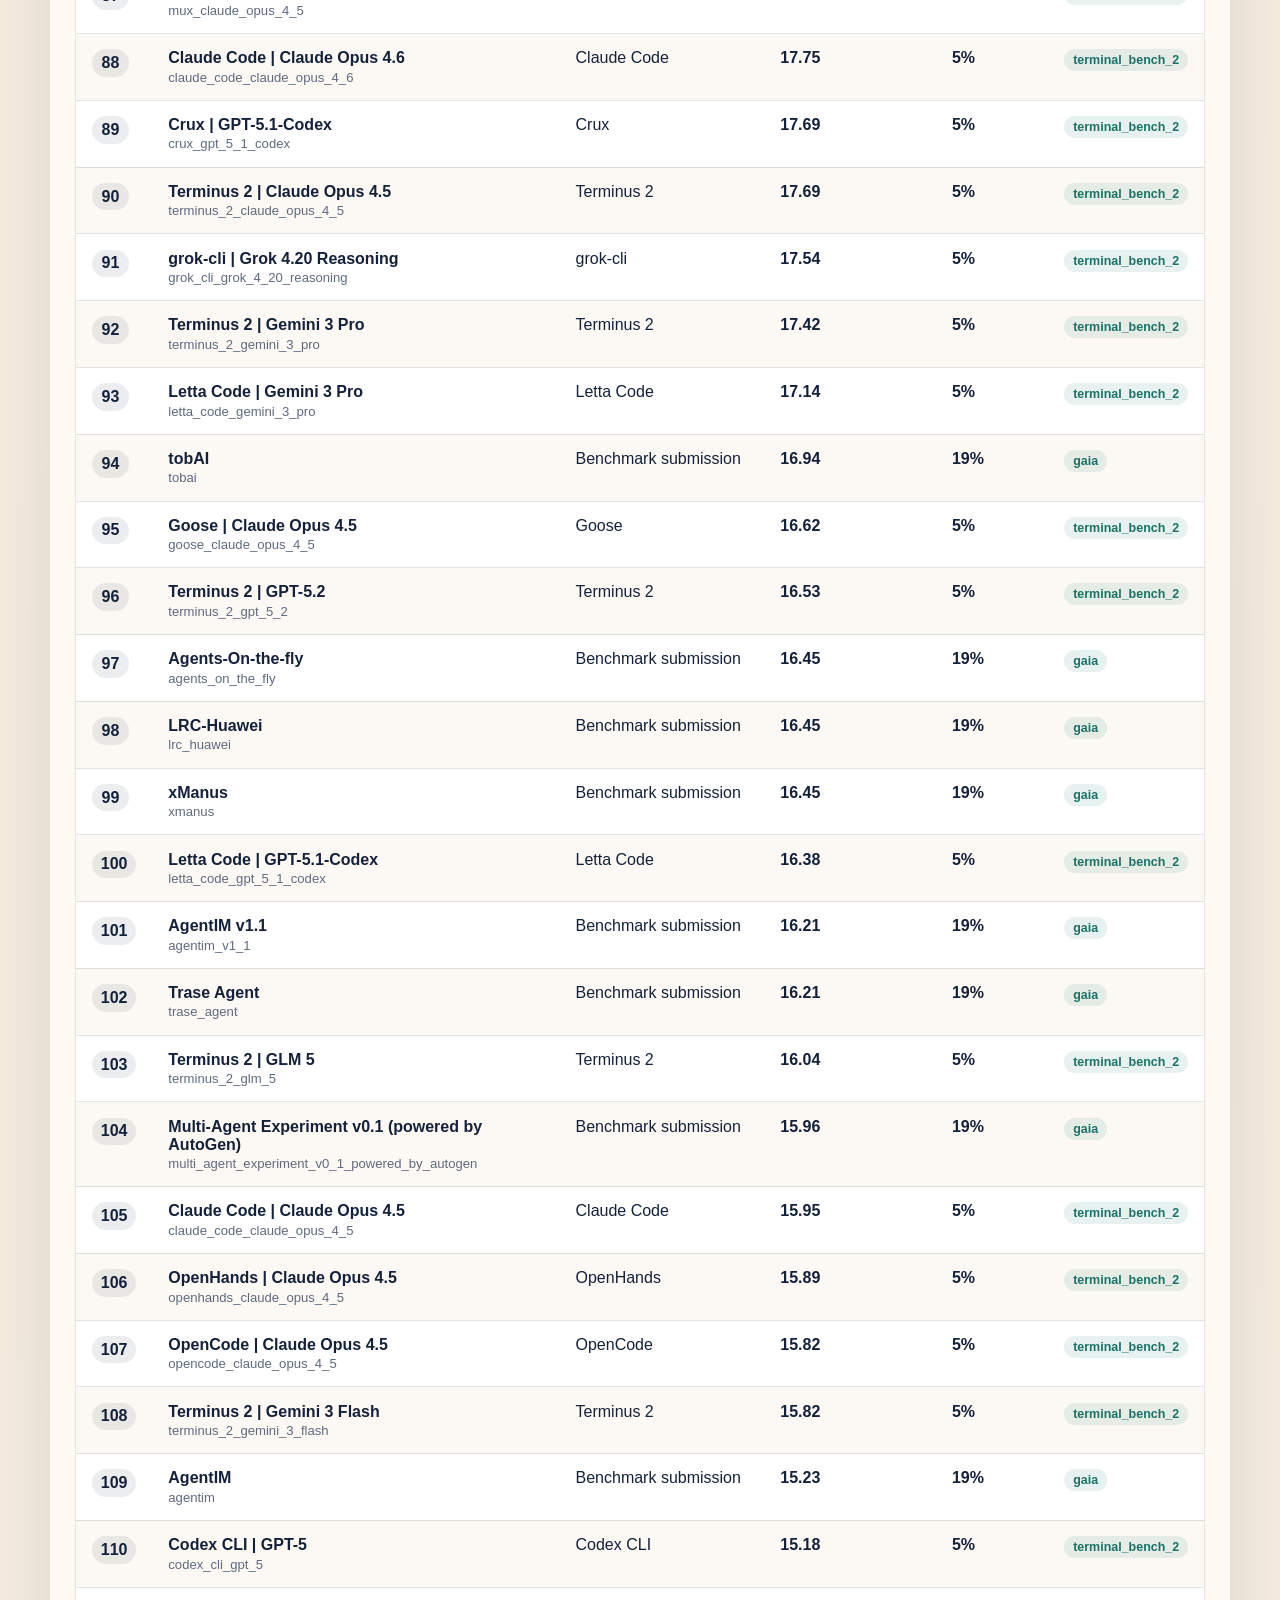
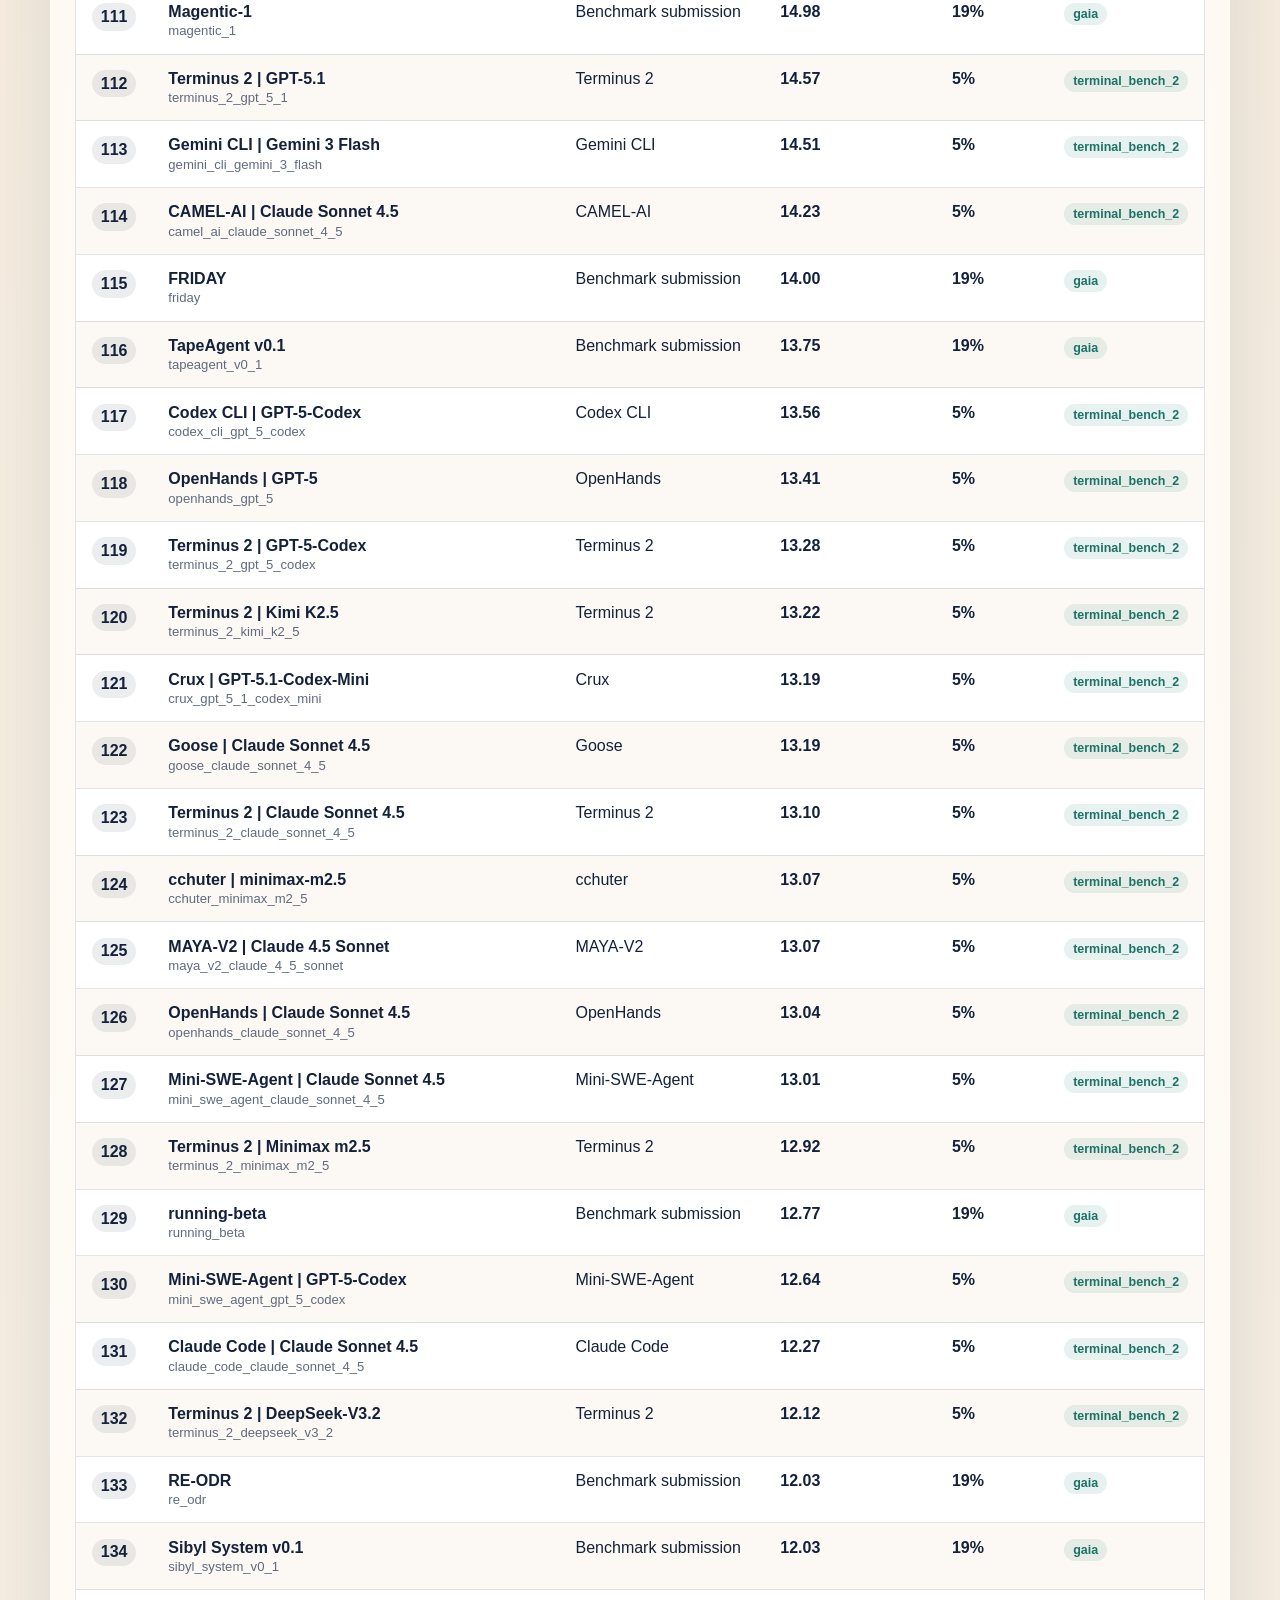
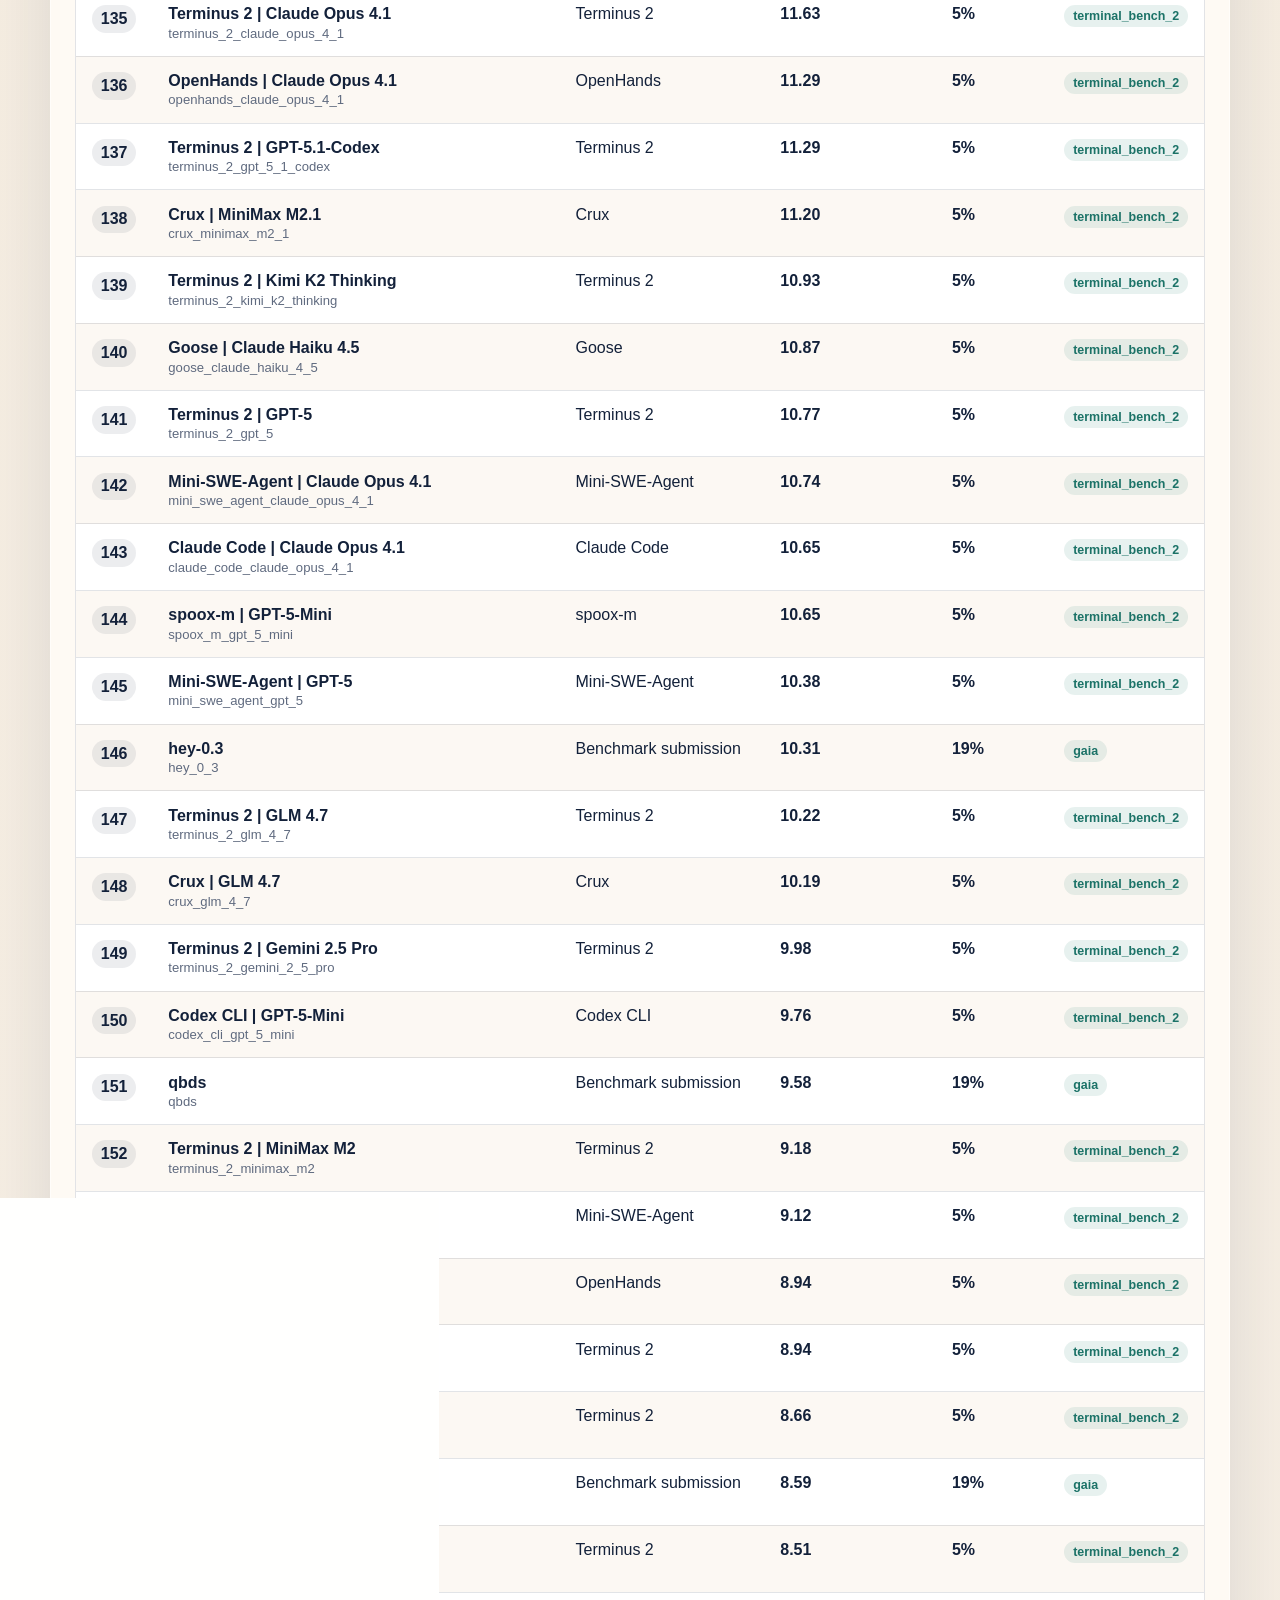
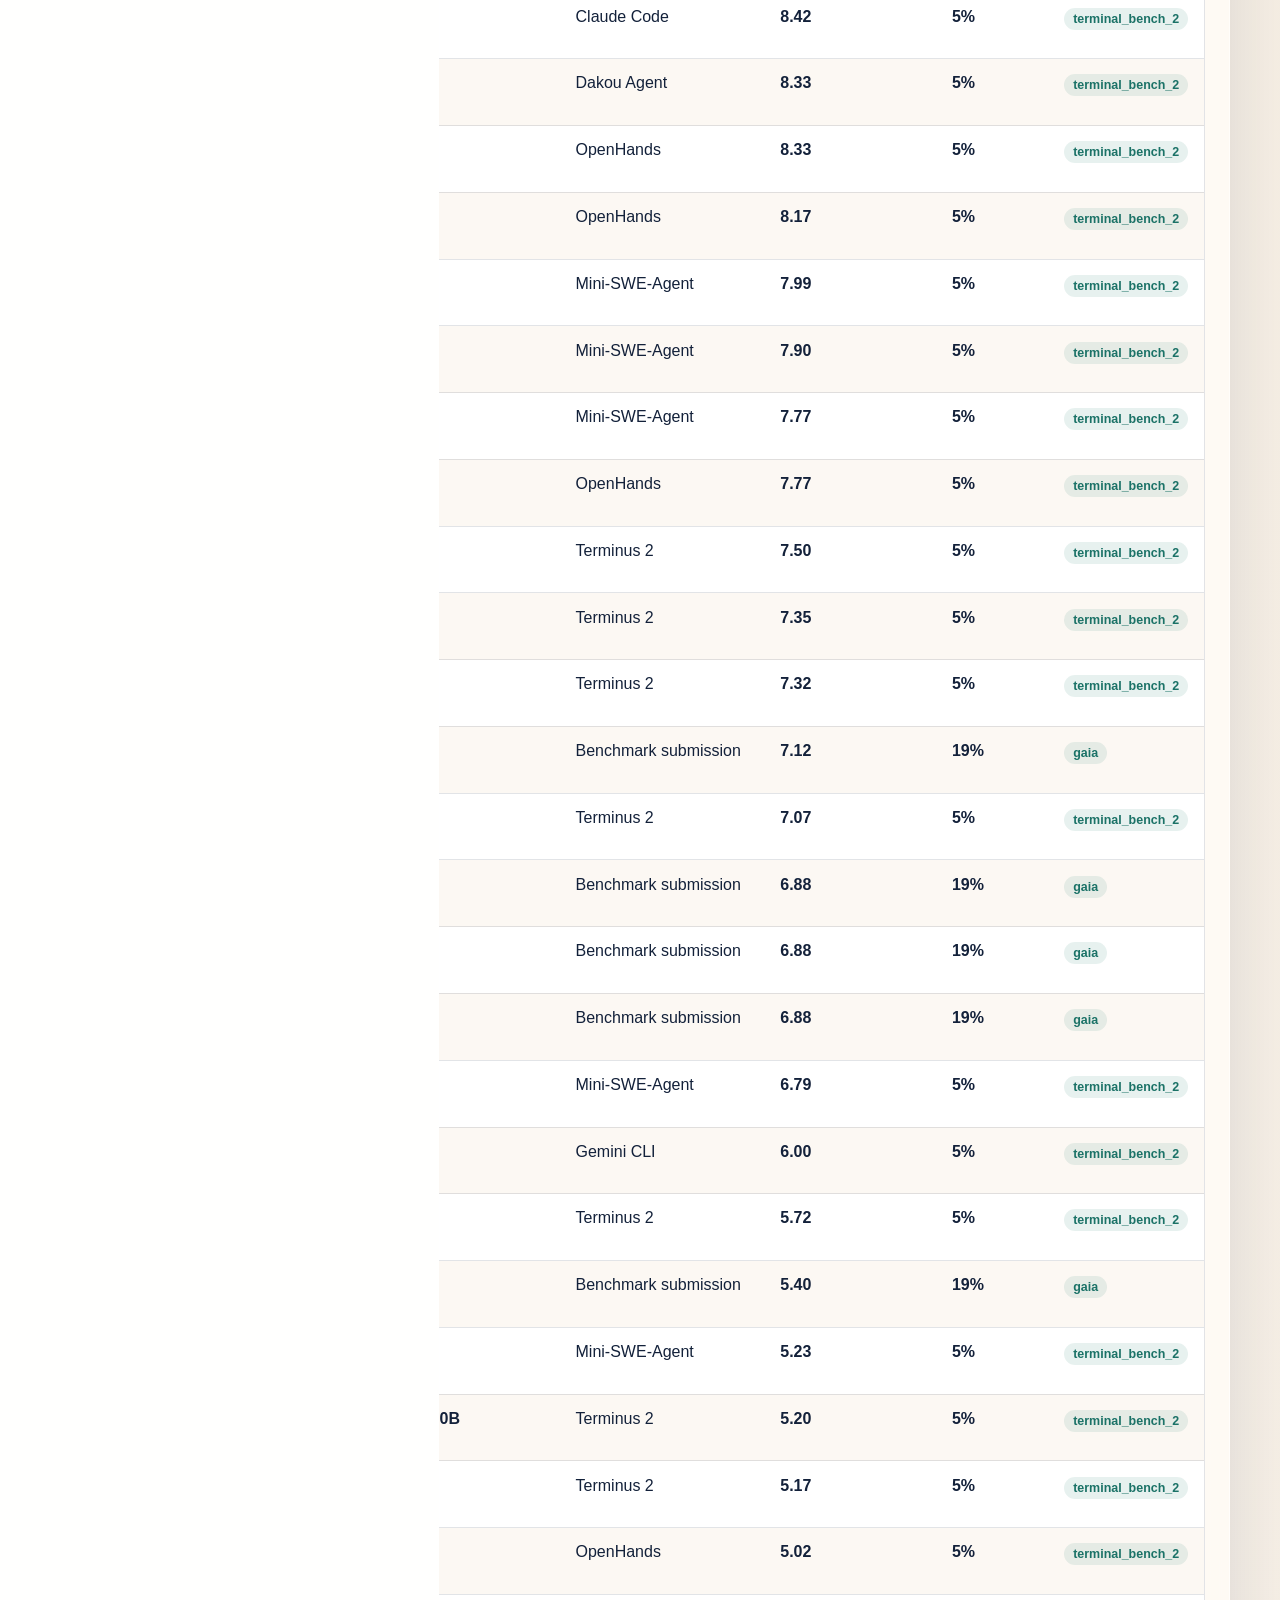
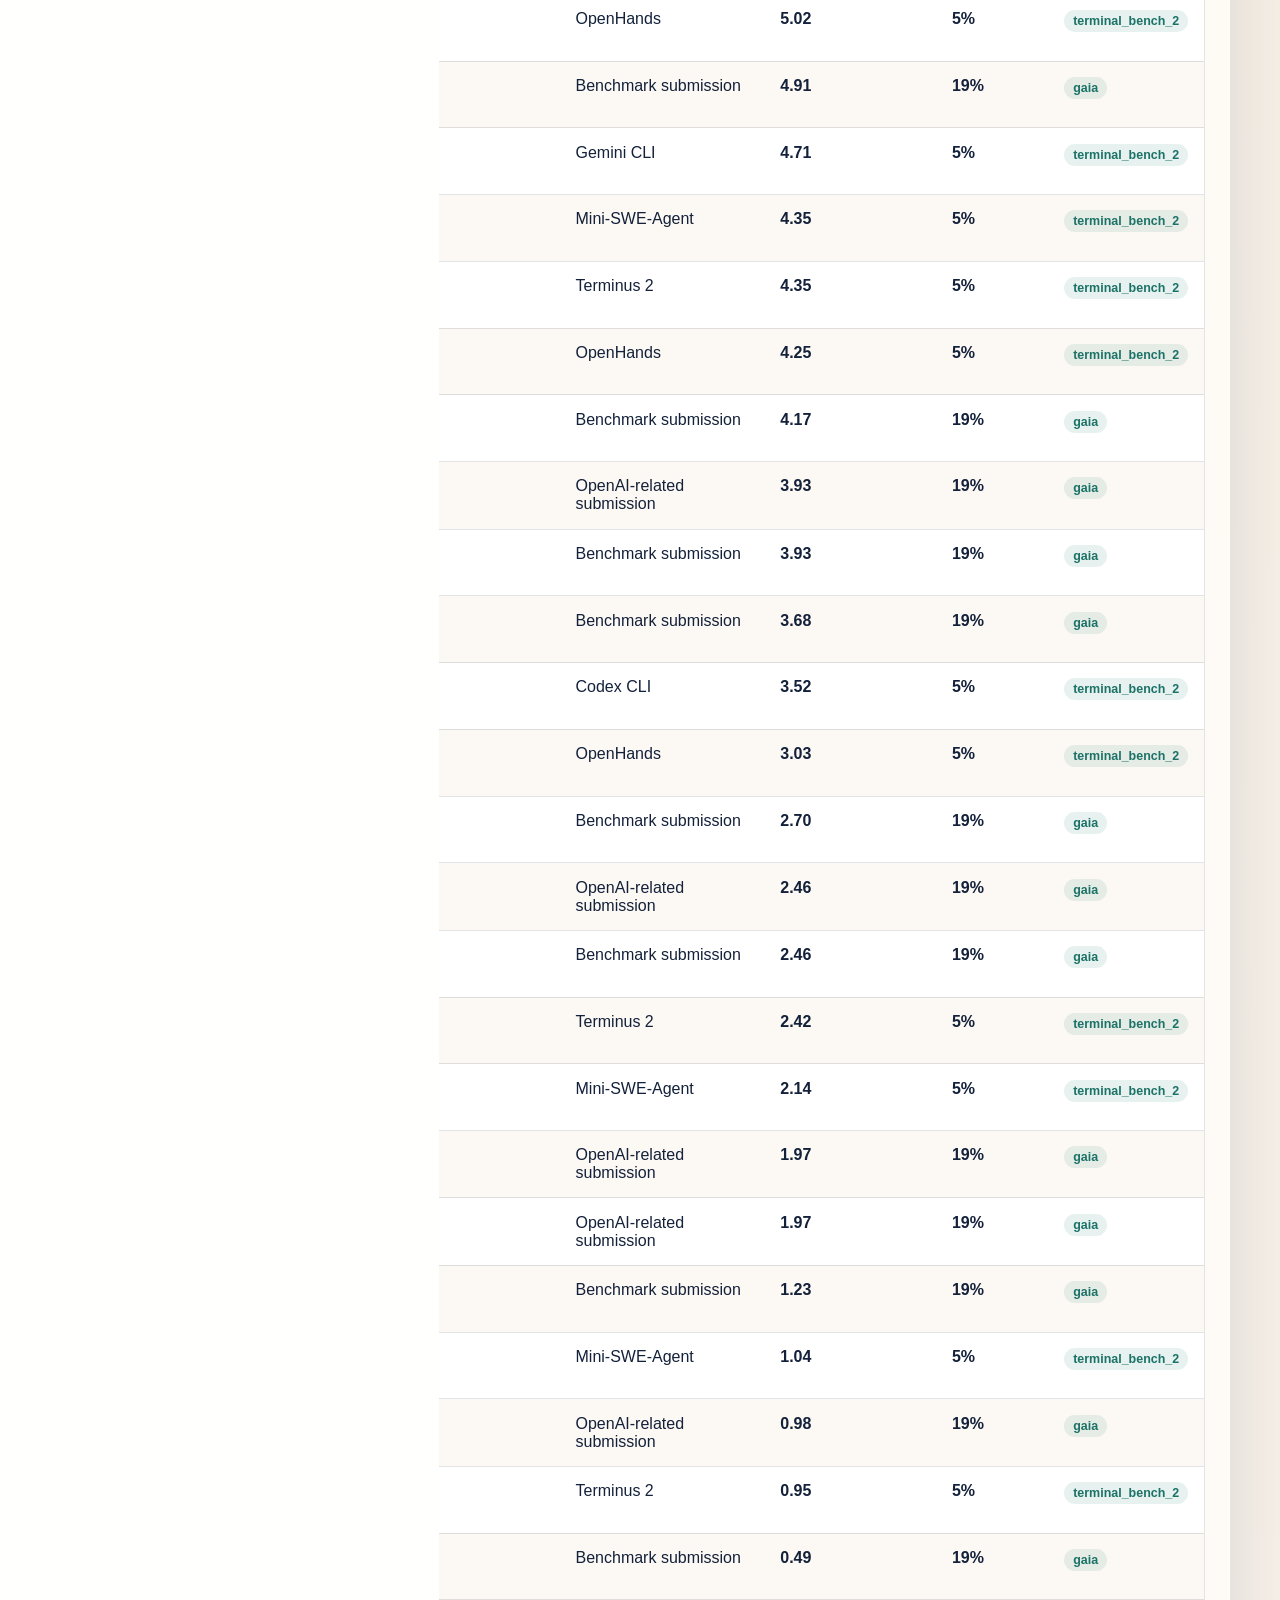
==== commit 0426c024: "Refine public comparison page copy" ====
--- a/docs/index.html
+++ b/docs/index.html
@@ -6,19 +6,23 @@
     <title>Project Management AI Exposure Index</title>
     <meta
       name="description"
-      content="A PMI-grounded comparison table that maps public agentic AI benchmarks into realized project-management exposure."
+      content="A public comparison table showing the extent to which agents can perform project-management tasks as defined by O*NET."
     />
     <link rel="stylesheet" href="./styles.css" />
   </head>
   <body>
     <div class="page-shell">
       <header class="hero">
-        <div class="eyebrow">PMI-grounded monthly benchmark dashboard</div>
+        <div class="eyebrow">Monthly agentic AI comparison dashboard</div>
         <h1>Project Management AI Exposure Index</h1>
         <p class="hero-copy">
-          This page compares tracked agentic AI systems by realized exposure to project-management work.
-          It blends a fixed structural PM exposure layer with the latest public benchmark evidence available
-          for each system.
+          This dashboard measures the extent to which agents can do project-management tasks as defined by
+          O*NET. It combines a fixed occupation-level baseline with current public benchmark evidence so you
+          can compare how capable different systems appear to be against the same PM task bundle.
+        </p>
+        <p class="hero-callout">
+          Higher scores mean stronger evidence that an agent can carry out more of the O*NET project-management
+          task set under the benchmarks currently available in the dashboard.
         </p>
         <div class="hero-metrics" id="hero-metrics">
           <article class="metric-card">
@@ -48,8 +52,11 @@
         <div class="panel-header">
           <h2>Structural Baseline</h2>
           <p>
-            These occupation-level values are fixed for the current PM pilot. The table below varies by
-            model capability and benchmark coverage, not by changes to the structural PM graph.
+            The structural baseline is the occupation side of the index. It does not rate any individual
+            model. Instead, it summarizes the O*NET project-management task bundle itself: how much of the
+            work appears technically exposable to agents, how tightly the tasks connect to each other, and
+            how much human oversight still matters. The comparison table below changes by model and benchmark
+            evidence, but these baseline values stay fixed unless the underlying O*NET task coding changes.
           </p>
         </div>
         <div class="baseline-grid">
@@ -72,6 +79,44 @@
           <article class="baseline-stat">
             <span>Task Count</span>
             <strong id="baseline-tasks">--</strong>
+          </article>
+        </div>
+        <div class="baseline-explainer">
+          <article class="guide-card">
+            <h3>Direct Exposure</h3>
+            <p>
+              The share of the O*NET PM task bundle that looks performable, accelerable, or partially
+              substitutable by agents when you examine the task content directly.
+            </p>
+          </article>
+          <article class="guide-card">
+            <h3>Spillover Exposure</h3>
+            <p>
+              The extra impact created when a task sits in the middle of other tasks. If agents can do a
+              highly connected task, the effect can spill across planning, reporting, monitoring, and change
+              decisions.
+            </p>
+          </article>
+          <article class="guide-card">
+            <h3>Oversight Criticality</h3>
+            <p>
+              The degree to which the work still depends on human approval, accountability, escalation,
+              stakeholder judgment, or responsibility even when agents can help with execution.
+            </p>
+          </article>
+          <article class="guide-card">
+            <h3>Interdependence</h3>
+            <p>
+              How tightly the PM tasks influence each other. Higher interdependence means the occupation is
+              less like a list of isolated tasks and more like a connected operating system.
+            </p>
+          </article>
+          <article class="guide-card">
+            <h3>Task Count</h3>
+            <p>
+              The number of O*NET PM tasks included in the current pilot occupation. This keeps the scope of
+              the baseline transparent.
+            </p>
           </article>
         </div>
       </section>
@@ -81,7 +126,7 @@
           <h2>Comparison Table</h2>
           <p>
             Search by model, filter by provider, and sort the ranking. Coverage is shown separately so low
-            benchmark visibility does not masquerade as low structural potential.
+            benchmark visibility does not masquerade as low agentic potential against the O*NET PM task set.
           </p>
         </div>
         <div class="controls">
@@ -115,6 +160,50 @@
         <div class="table-summary">
           <span id="result-count">Loading comparison rows...</span>
           <span id="coverage-summary"></span>
+        </div>
+        <div class="column-guide">
+          <article class="guide-card">
+            <h3>Rank</h3>
+            <p>
+              The position of the system after sorting the current table view. By default, rows are ordered
+              by realized exposure from highest to lowest.
+            </p>
+          </article>
+          <article class="guide-card">
+            <h3>System</h3>
+            <p>
+              The tracked model or agent entry being compared. This is the unit as it appears in the benchmark
+              pipeline, which can be a base model, a tool-using system, or an agent scaffold.
+            </p>
+          </article>
+          <article class="guide-card">
+            <h3>Provider</h3>
+            <p>
+              The organization, product family, or benchmark submitter associated with the system label. This
+              helps you group related entries without assuming they are identical systems.
+            </p>
+          </article>
+          <article class="guide-card">
+            <h3>Realized Exposure</h3>
+            <p>
+              The main headline score. It estimates how far the system appears able to perform the O*NET PM
+              task bundle once benchmark evidence is layered on top of the structural baseline.
+            </p>
+          </article>
+          <article class="guide-card">
+            <h3>Coverage</h3>
+            <p>
+              The share of the capability layer supported by benchmark evidence for that system in the current
+              snapshot. Lower coverage means a row is supported by less benchmark visibility.
+            </p>
+          </article>
+          <article class="guide-card">
+            <h3>Benchmarks</h3>
+            <p>
+              The benchmark families currently contributing evidence for that system. These tags show where
+              the evidence came from rather than acting as a quality score by themselves.
+            </p>
+          </article>
         </div>
         <div class="table-wrap">
           <table>
@@ -137,8 +226,8 @@
         <article class="note-card">
           <h2>How To Read This</h2>
           <p>
-            Higher realized exposure means the system aligns more strongly with the PM task structure under
-            the current benchmark evidence. It is not a claim of full automation or job substitution.
+            Higher realized exposure means the system aligns more strongly with the O*NET PM task structure
+            under the current benchmark evidence. It is not a claim of full automation or job substitution.
           </p>
         </article>
         <article class="note-card">
--- a/docs/styles.css
+++ b/docs/styles.css
@@ -140,6 +140,20 @@
   font-size: 1.02rem;
 }
 
+.hero-callout {
+  position: relative;
+  z-index: 1;
+  max-width: 58ch;
+  margin: 1rem 0 0;
+  padding: 0.95rem 1.05rem;
+  border: 1px solid rgba(27, 114, 103, 0.16);
+  border-radius: 1.15rem;
+  background: rgba(255, 255, 255, 0.66);
+  color: var(--ink);
+  line-height: 1.6;
+  font-weight: 600;
+}
+
 .hero-metrics {
   position: relative;
   z-index: 1;
@@ -218,6 +232,34 @@
 
 .baseline-stat {
   padding: 1rem;
+}
+
+.baseline-explainer,
+.column-guide {
+  display: grid;
+  grid-template-columns: repeat(3, minmax(0, 1fr));
+  gap: 1rem;
+  margin-top: 1rem;
+}
+
+.guide-card {
+  padding: 1rem;
+  background: var(--panel-strong);
+  border: 1px solid var(--line);
+  border-radius: 1.2rem;
+}
+
+.guide-card h3 {
+  margin: 0;
+  font-size: 1rem;
+  letter-spacing: -0.02em;
+}
+
+.guide-card p {
+  margin: 0.55rem 0 0;
+  color: var(--muted);
+  line-height: 1.58;
+  font-size: 0.94rem;
 }
 
 .controls {
@@ -398,6 +440,8 @@
 @media (max-width: 1040px) {
   .hero-metrics,
   .baseline-grid,
+  .baseline-explainer,
+  .column-guide,
   .notes-grid {
     grid-template-columns: repeat(2, minmax(0, 1fr));
   }
@@ -428,6 +472,8 @@
 
   .hero-metrics,
   .baseline-grid,
+  .baseline-explainer,
+  .column-guide,
   .notes-grid,
   .controls {
     grid-template-columns: 1fr;
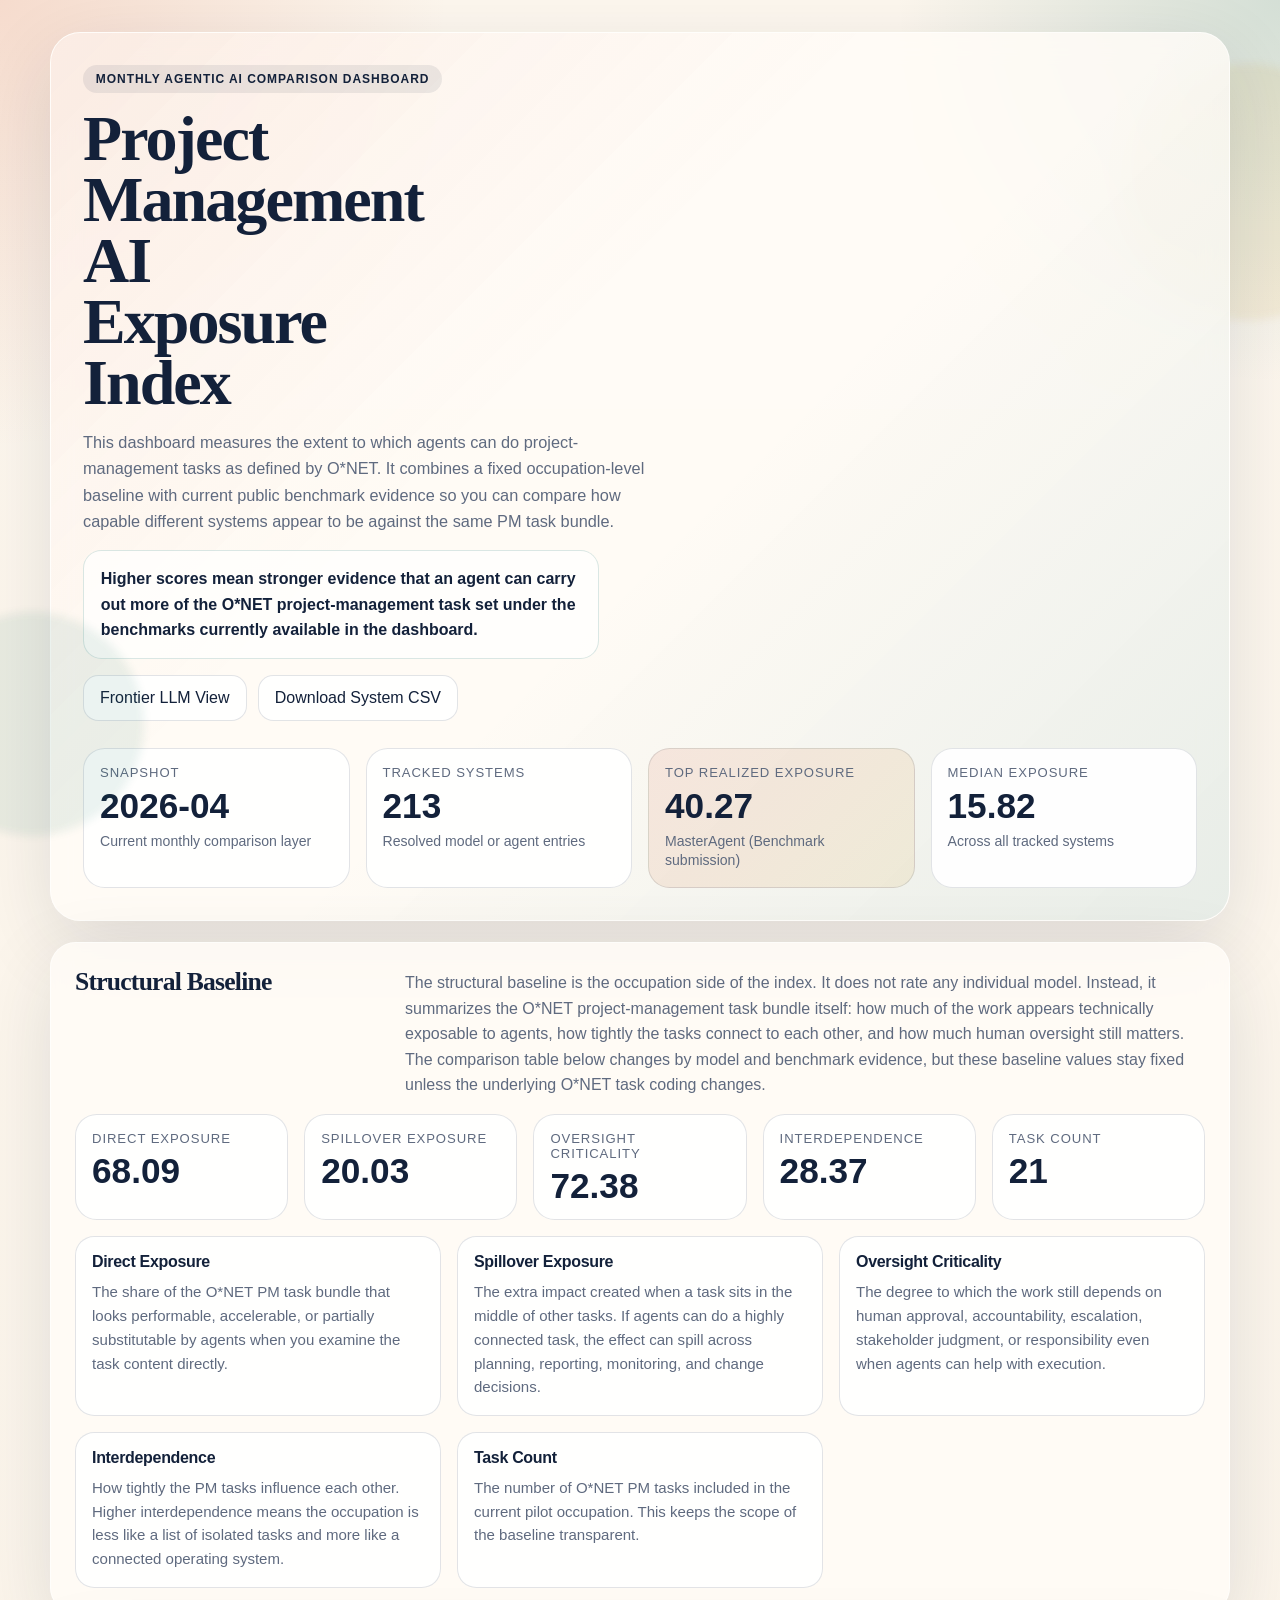
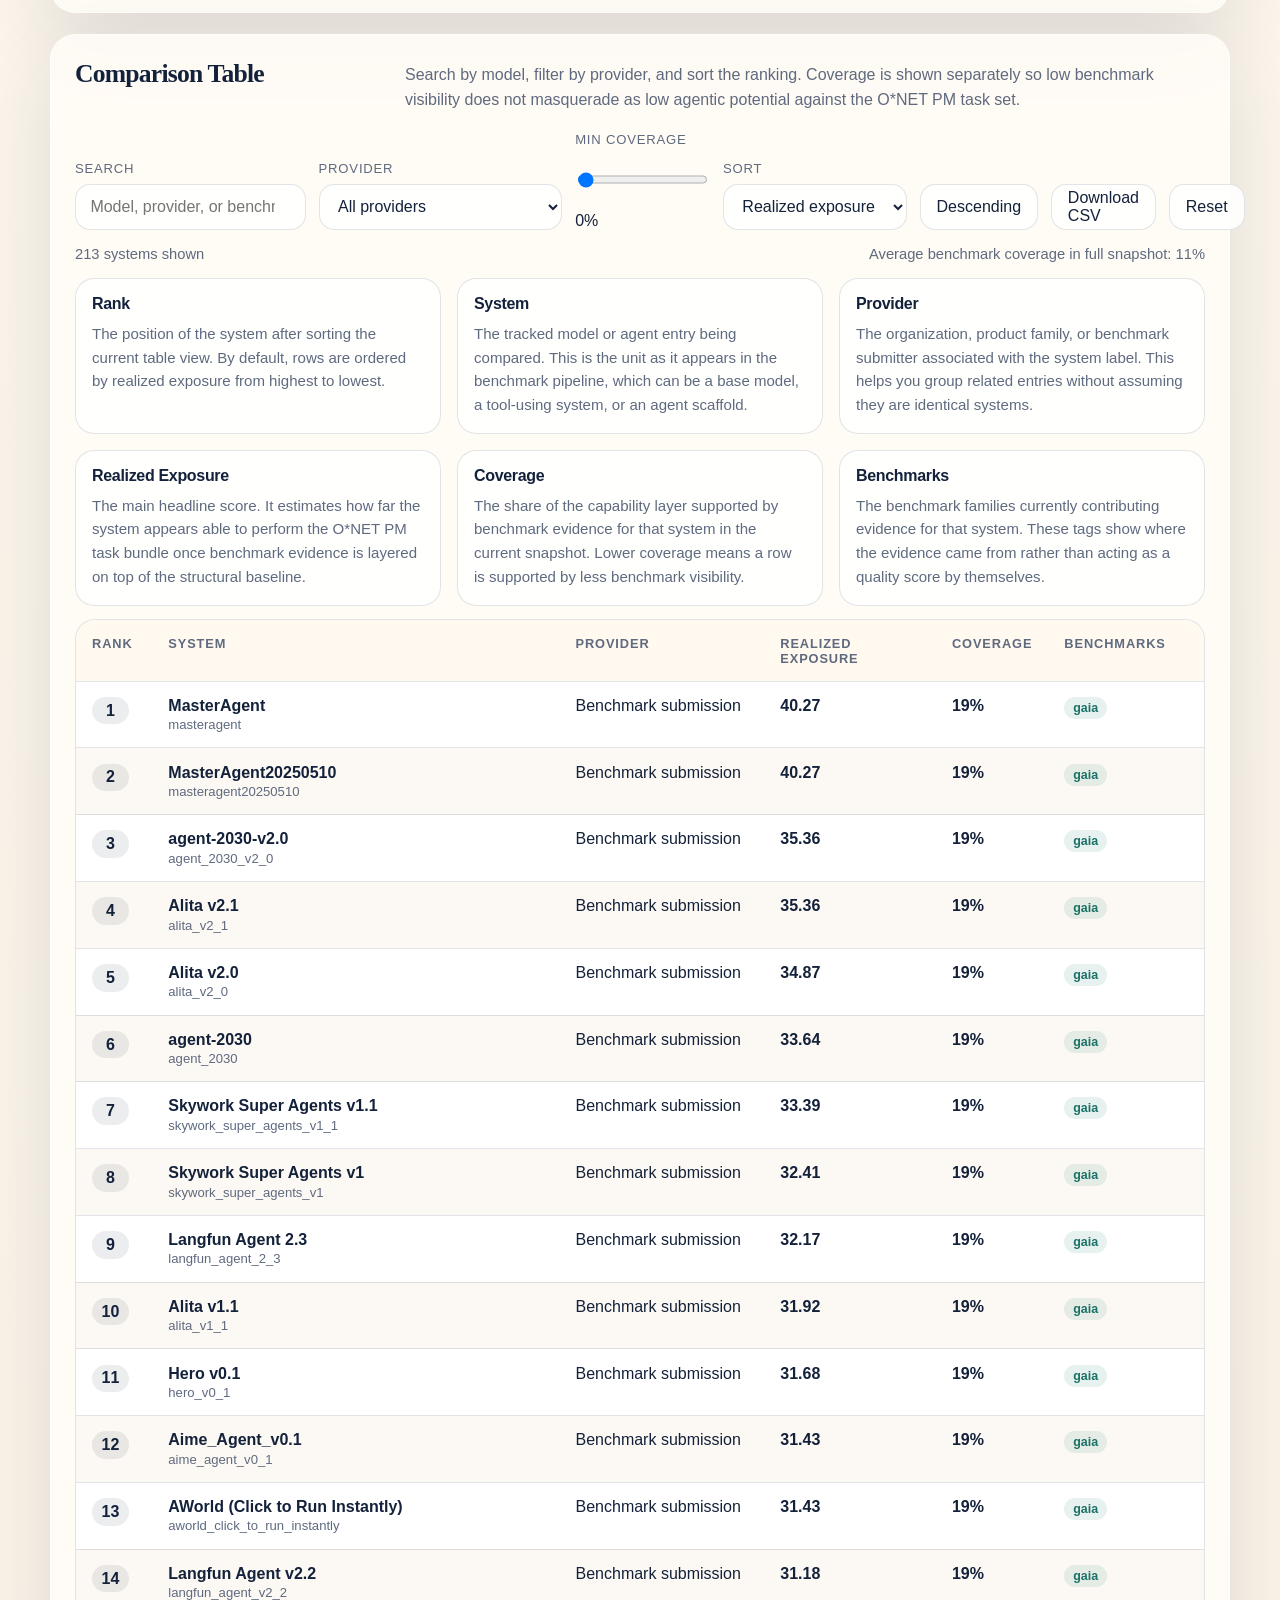
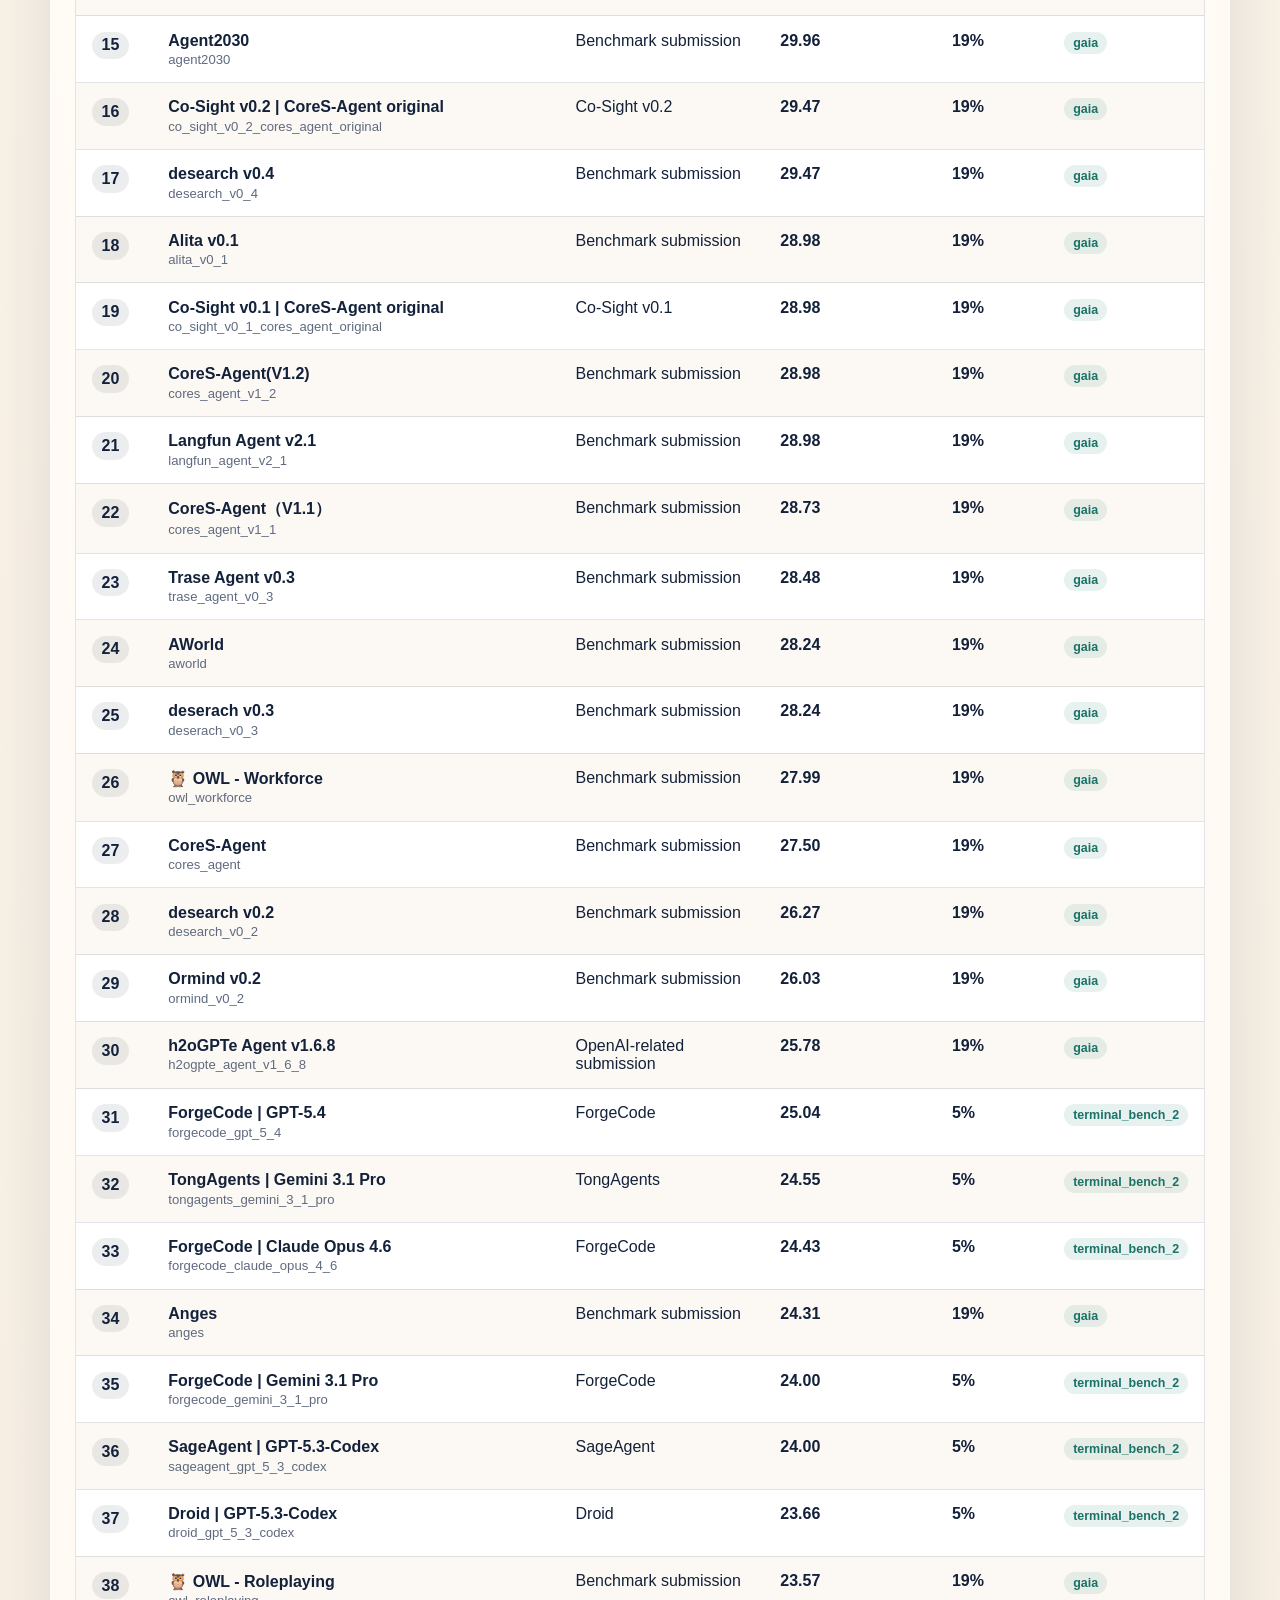
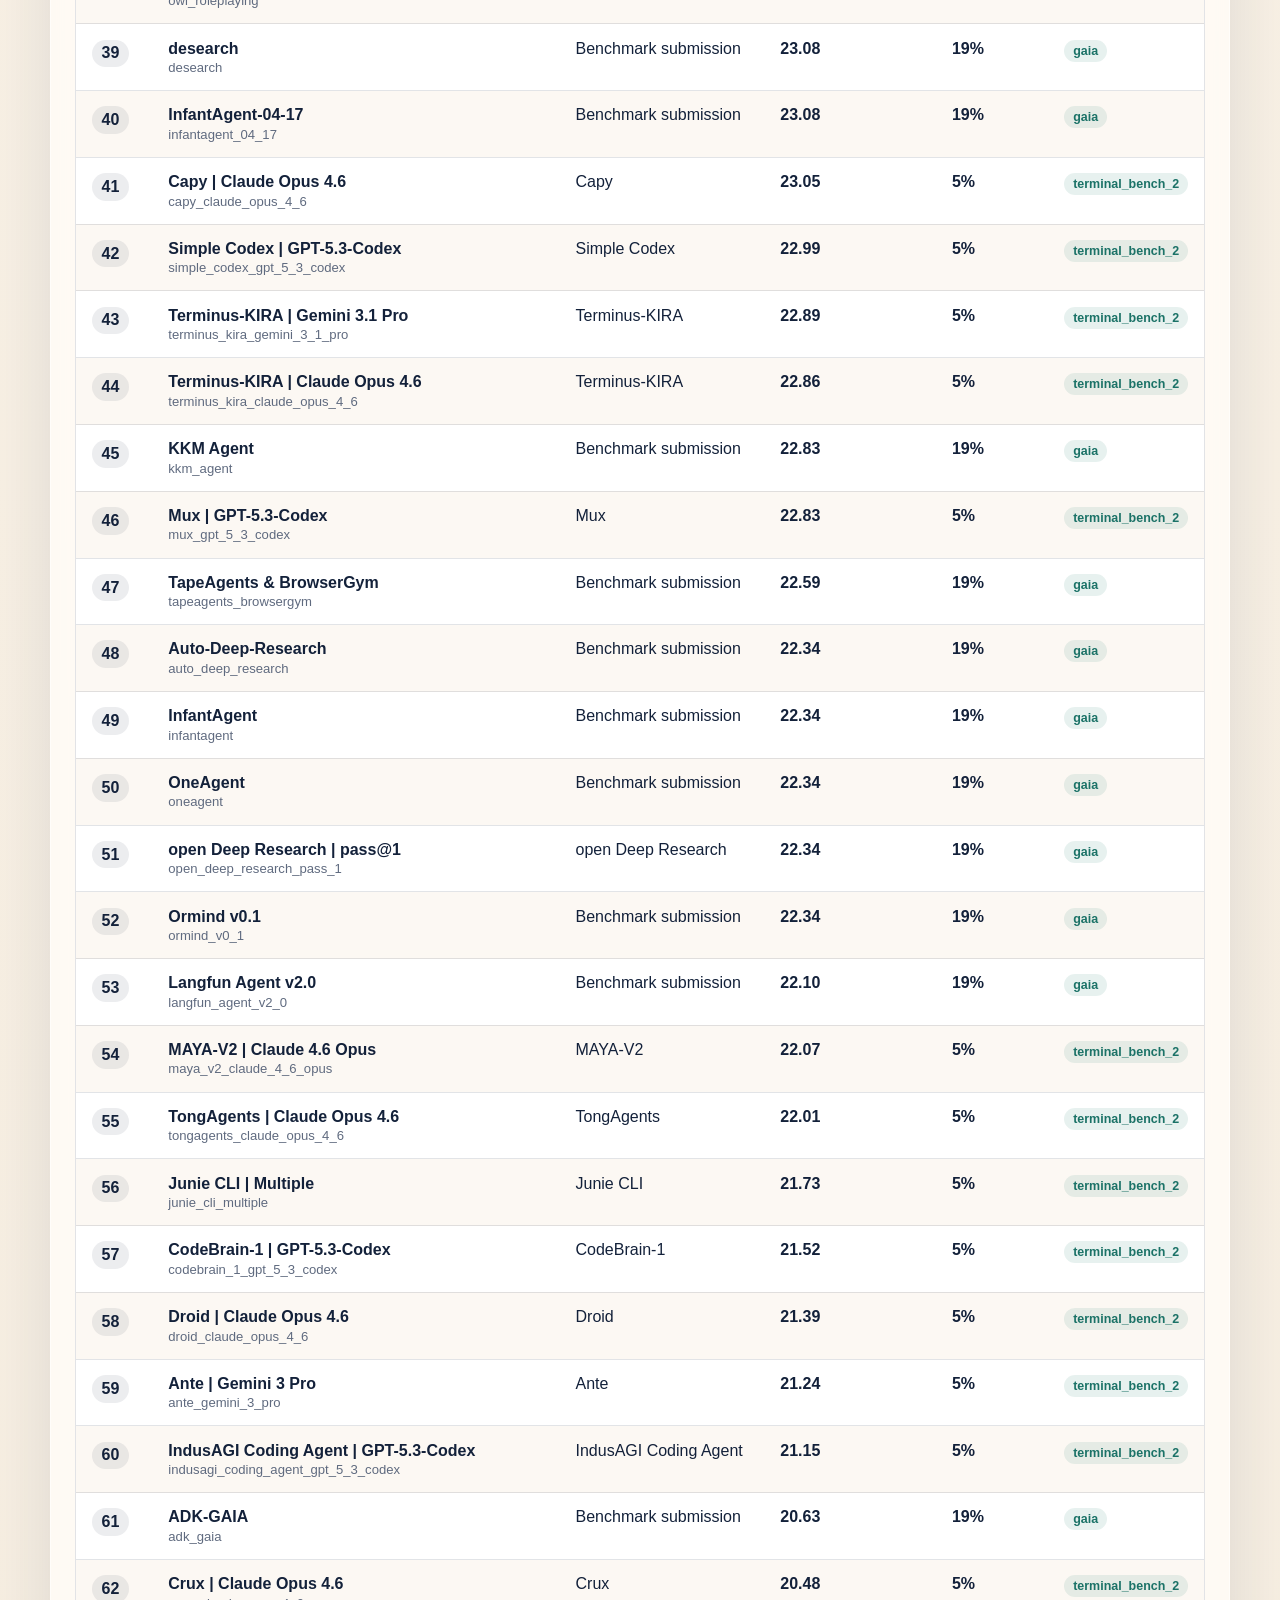
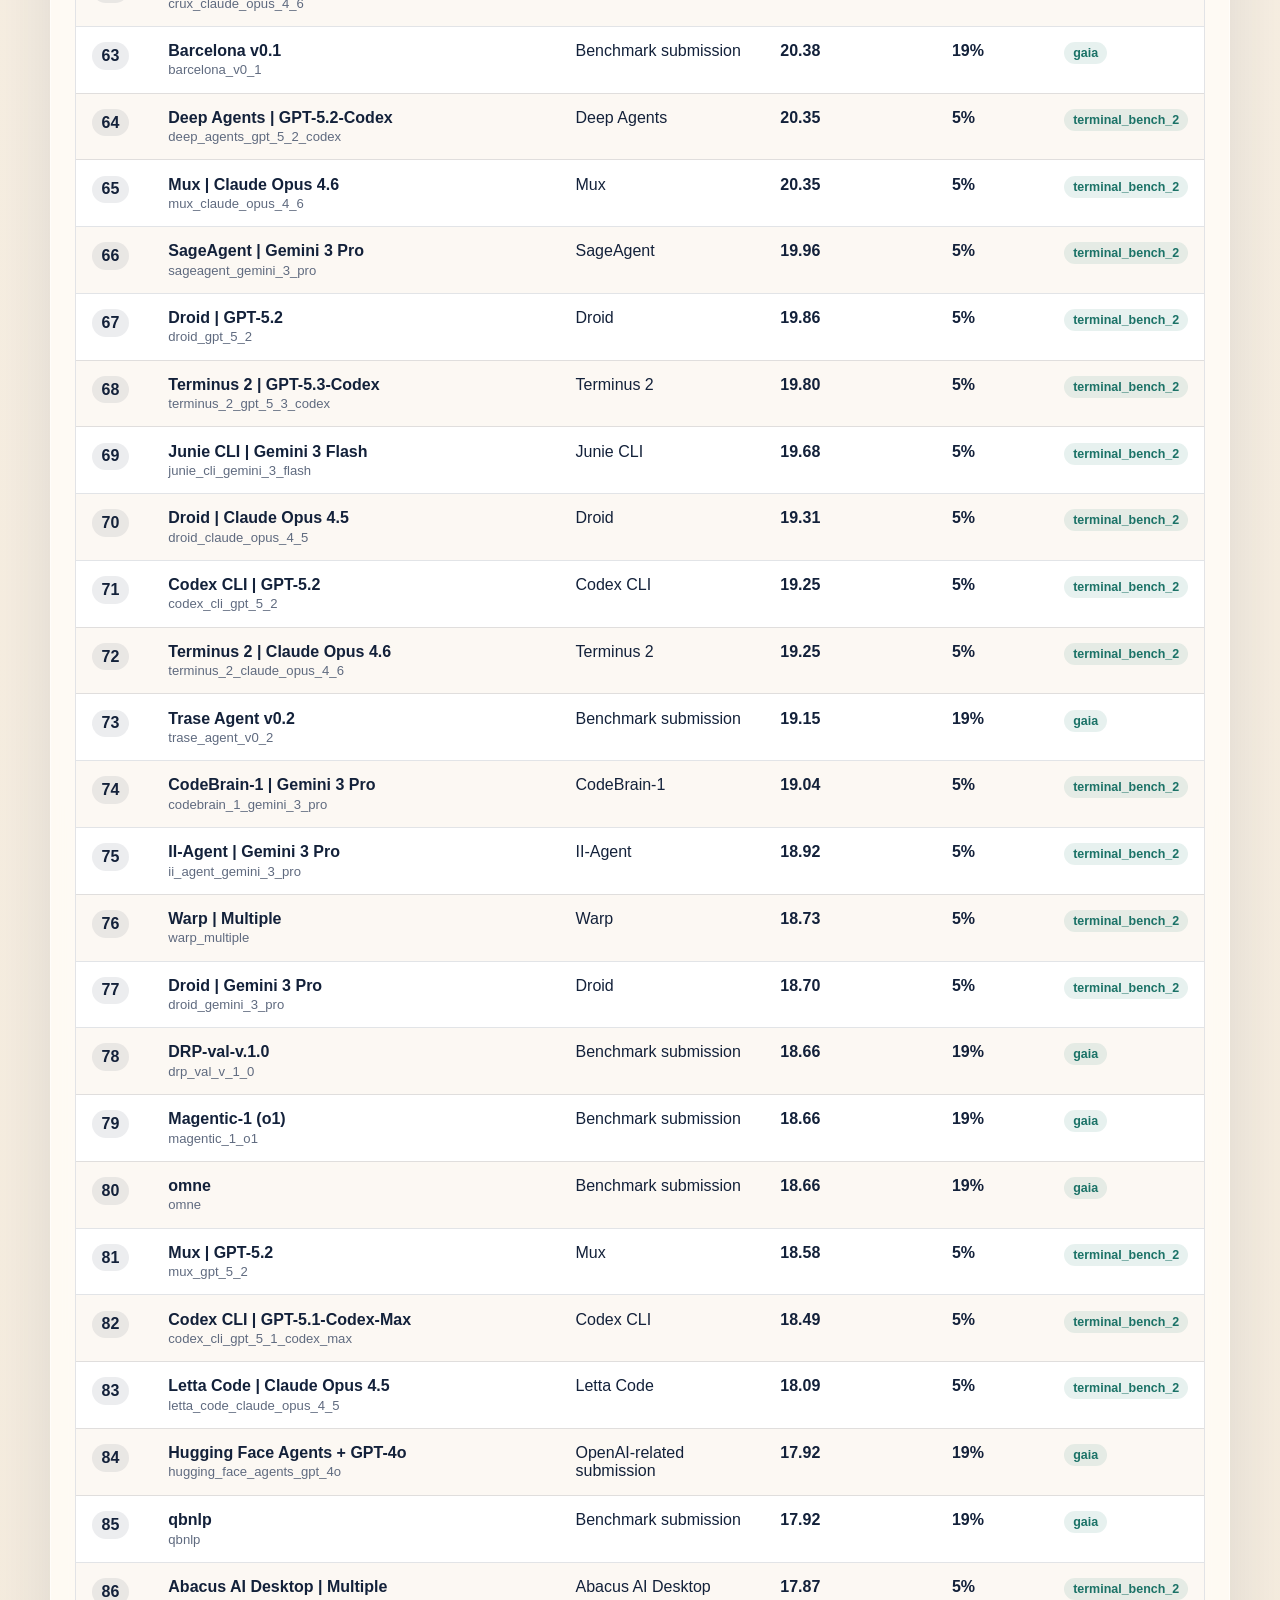
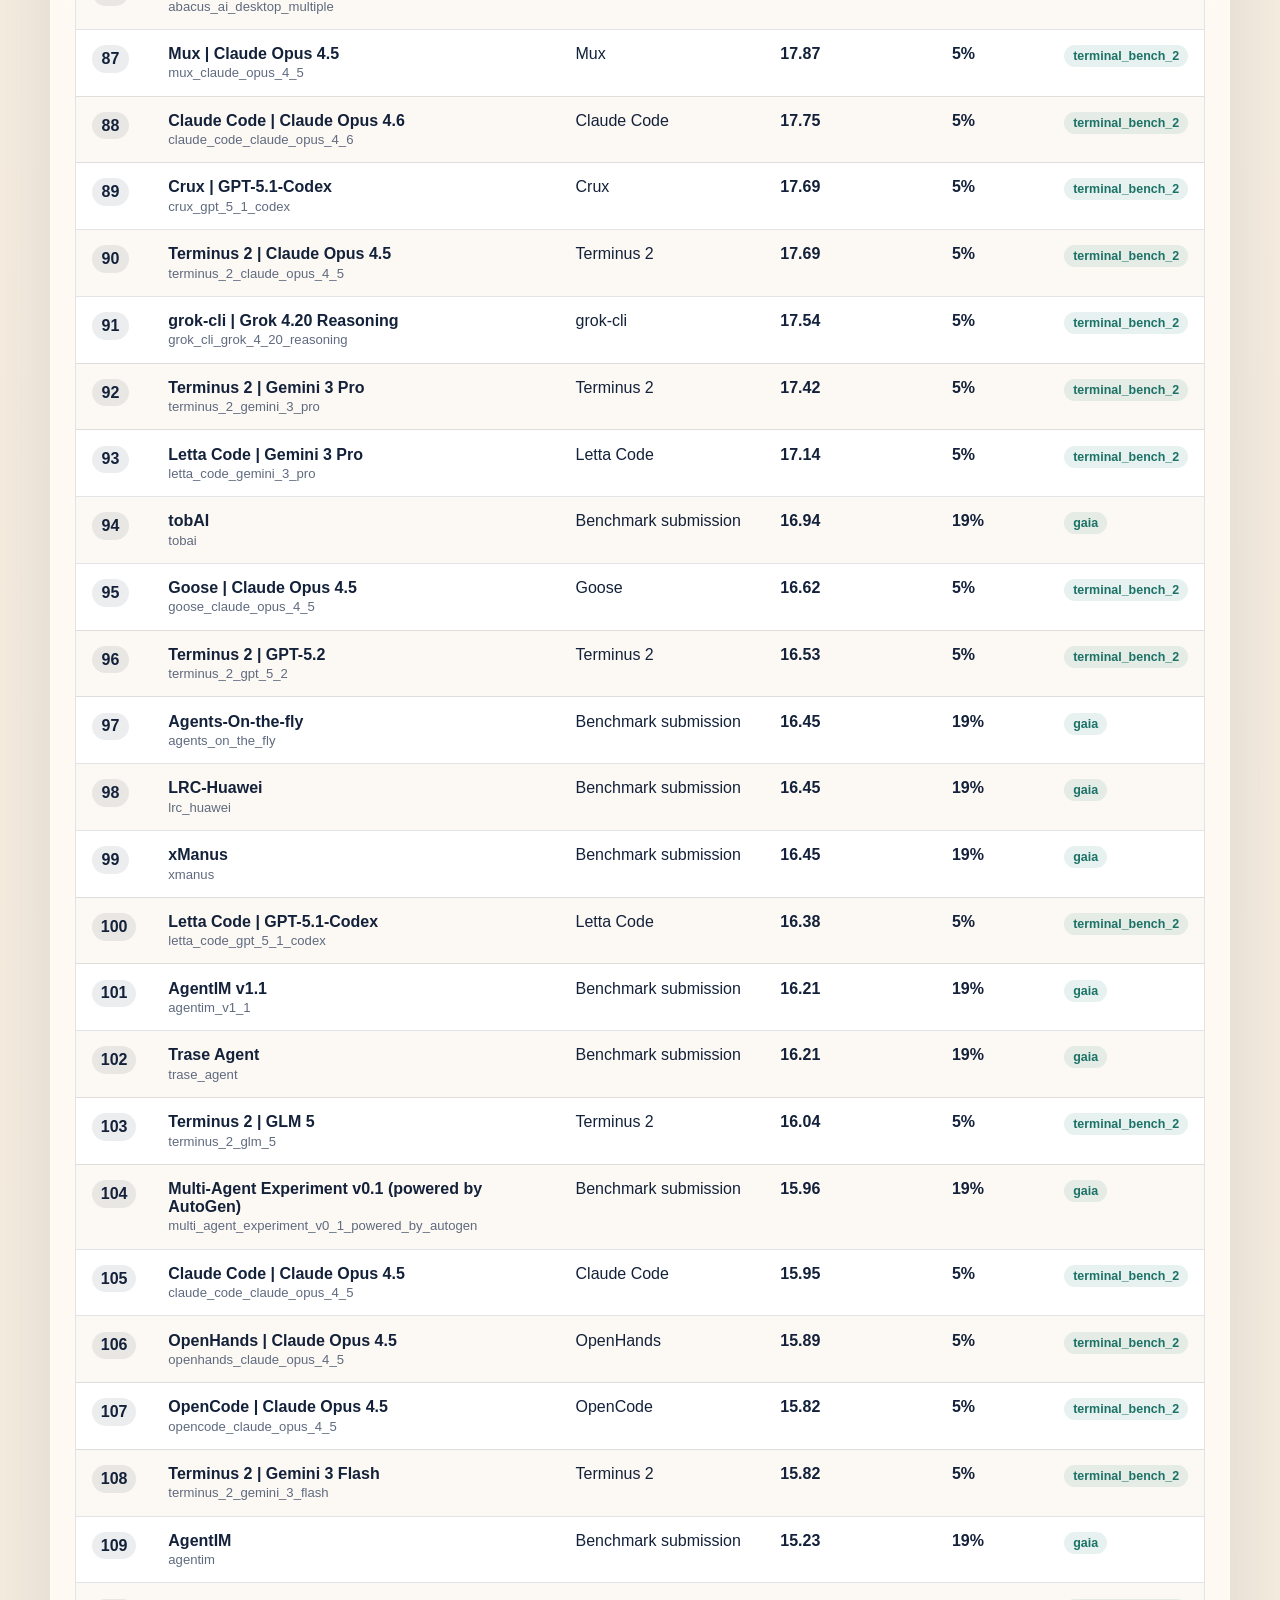
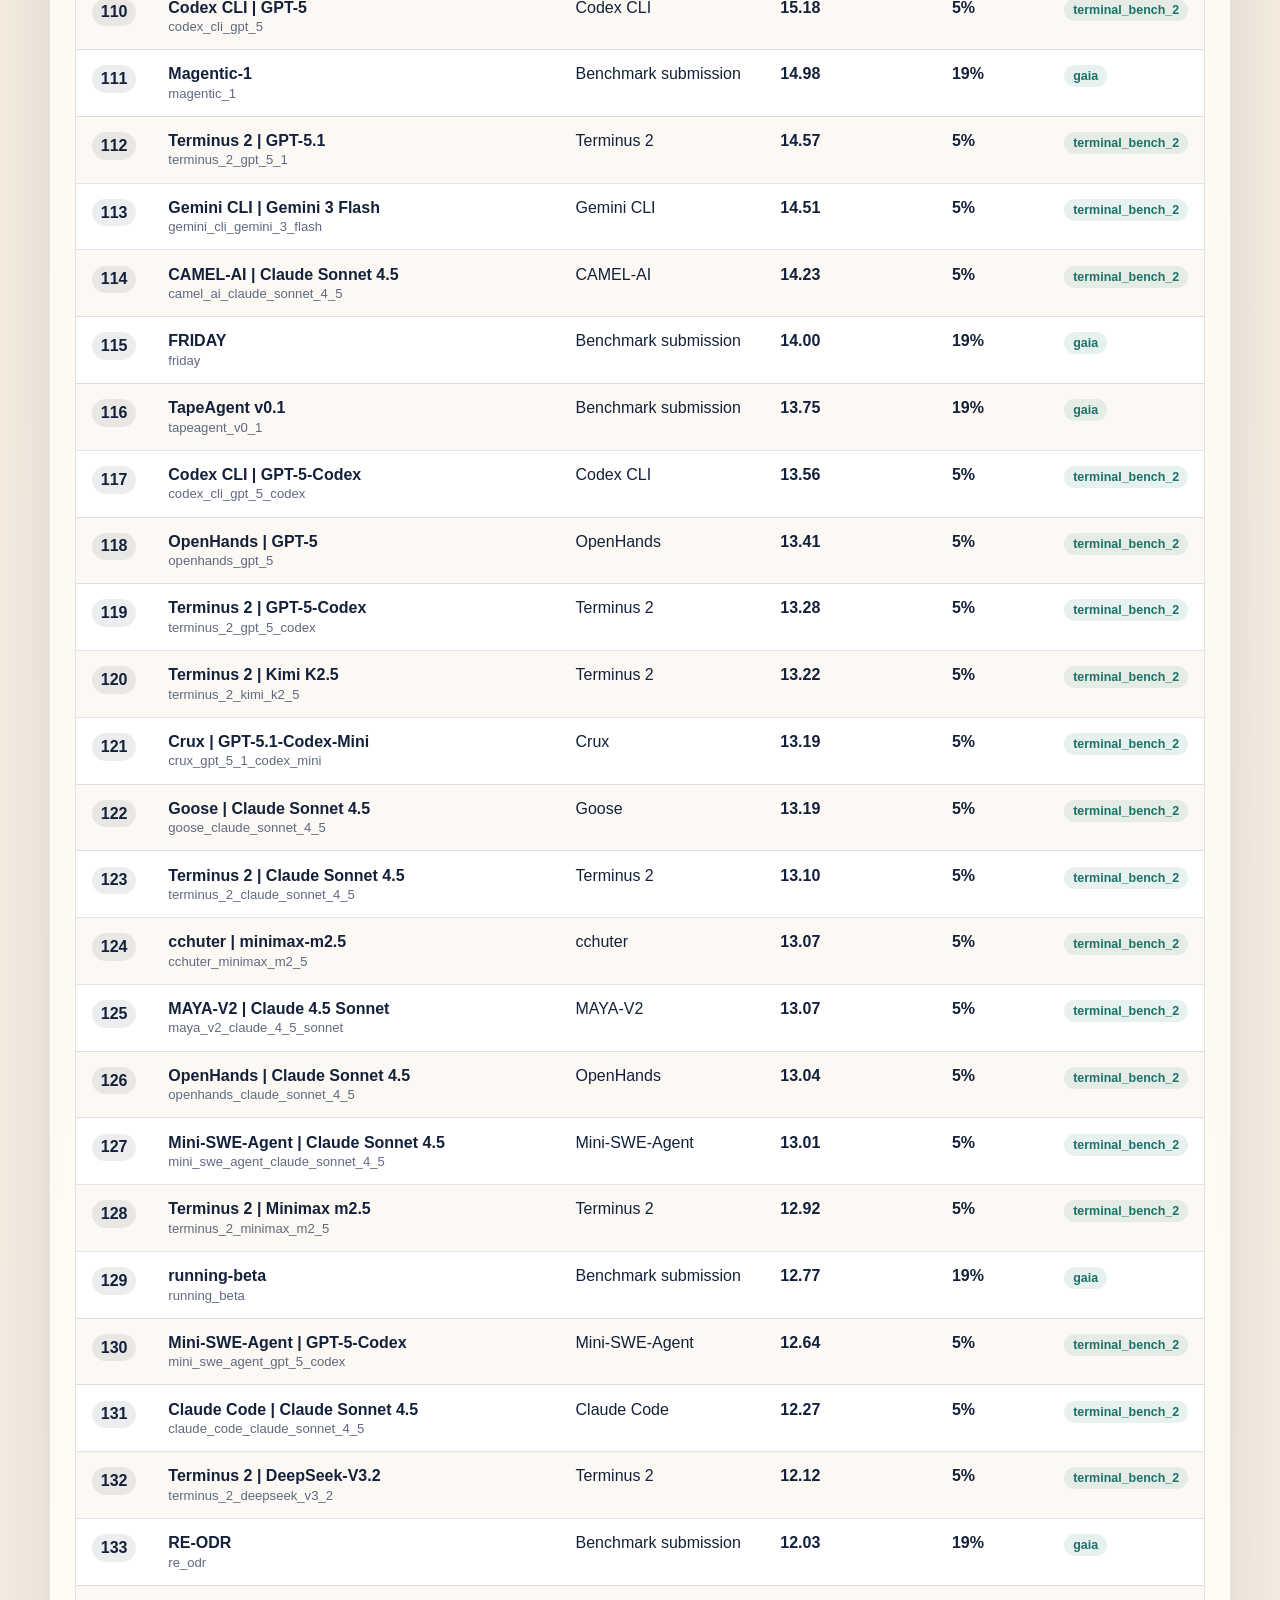
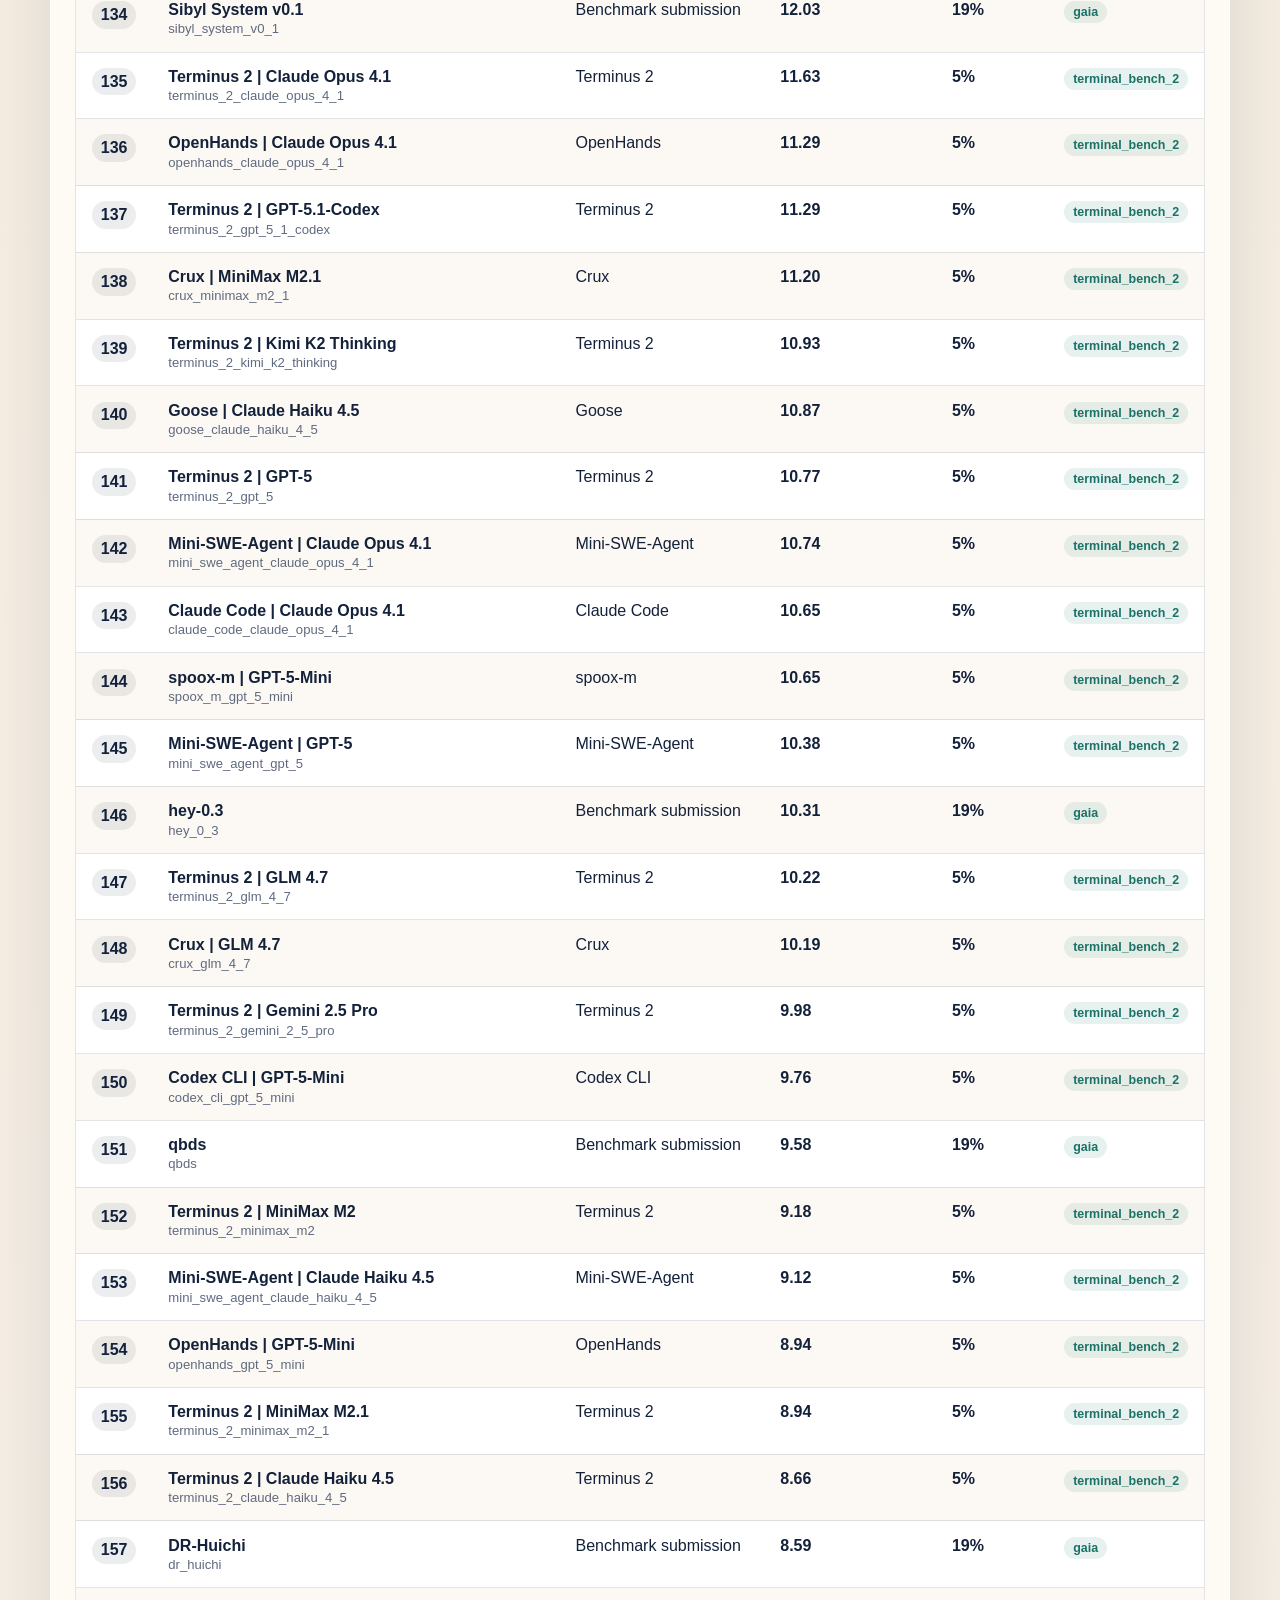
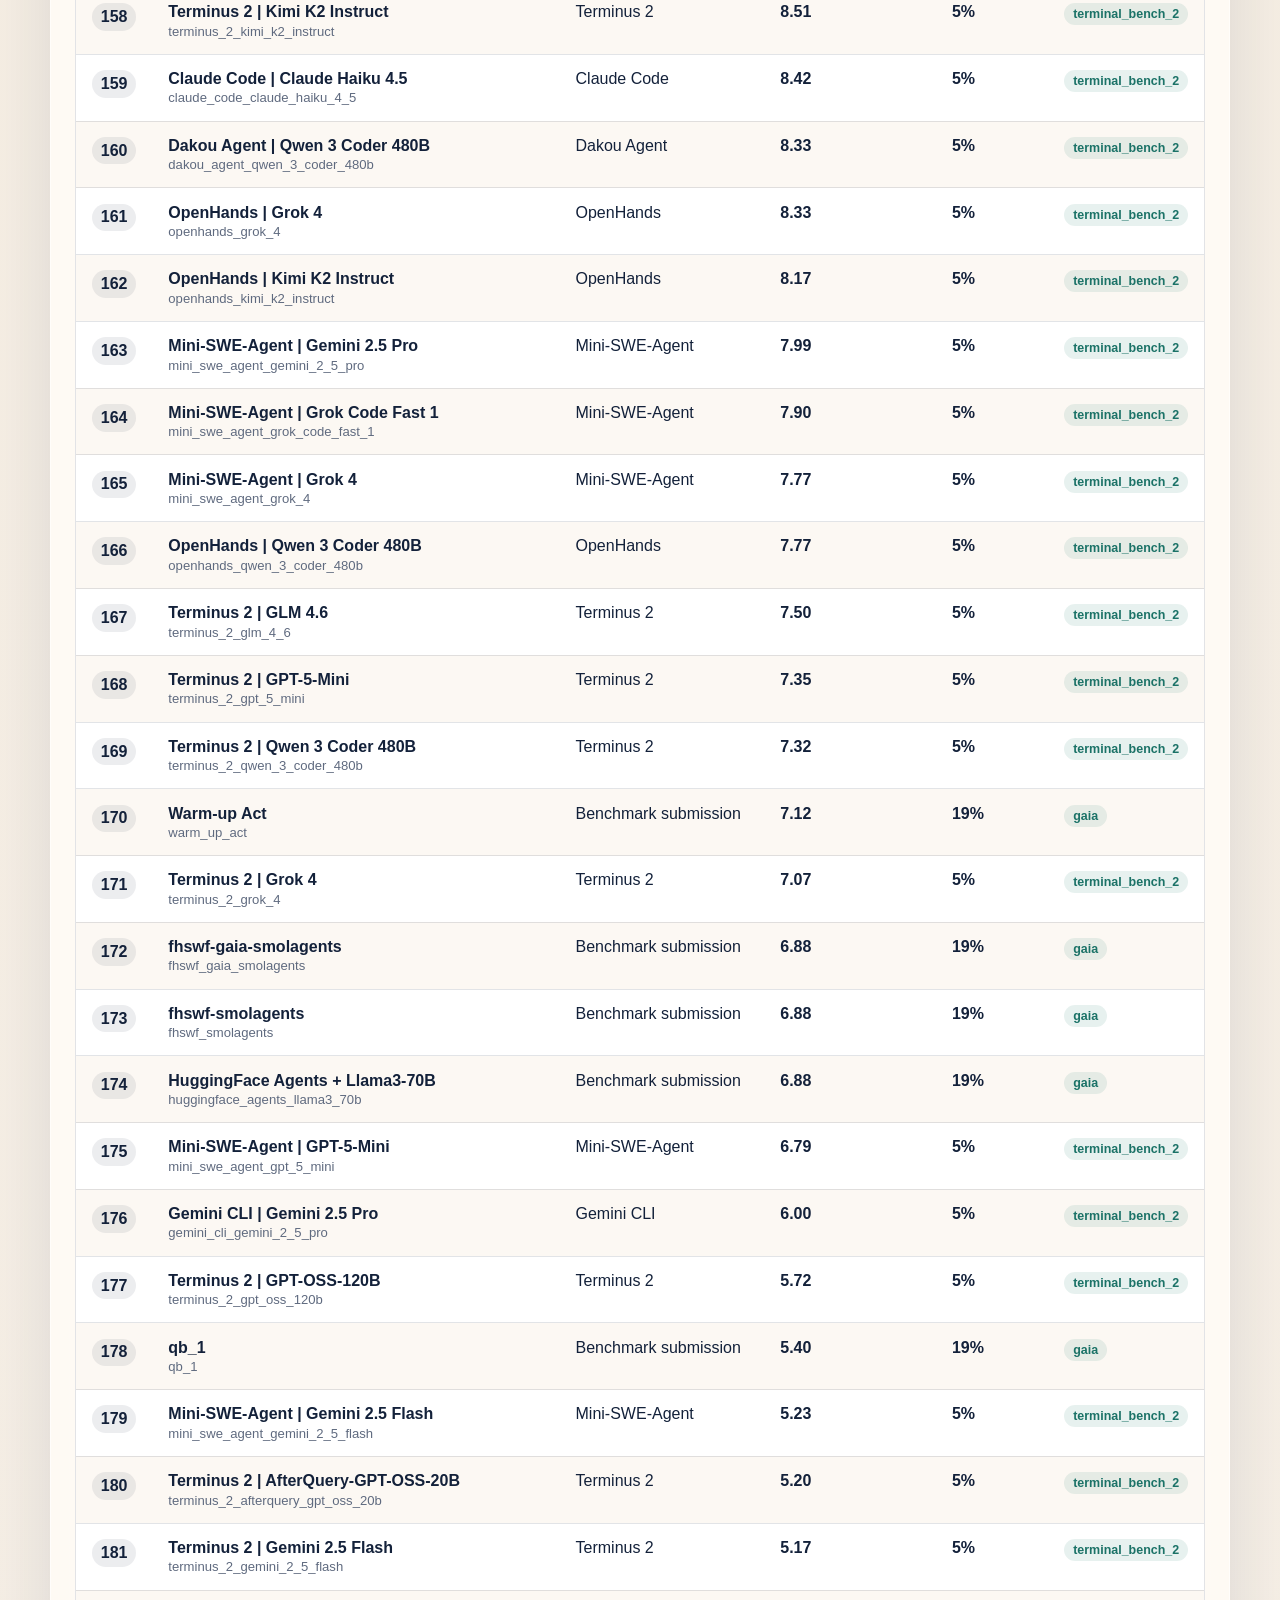
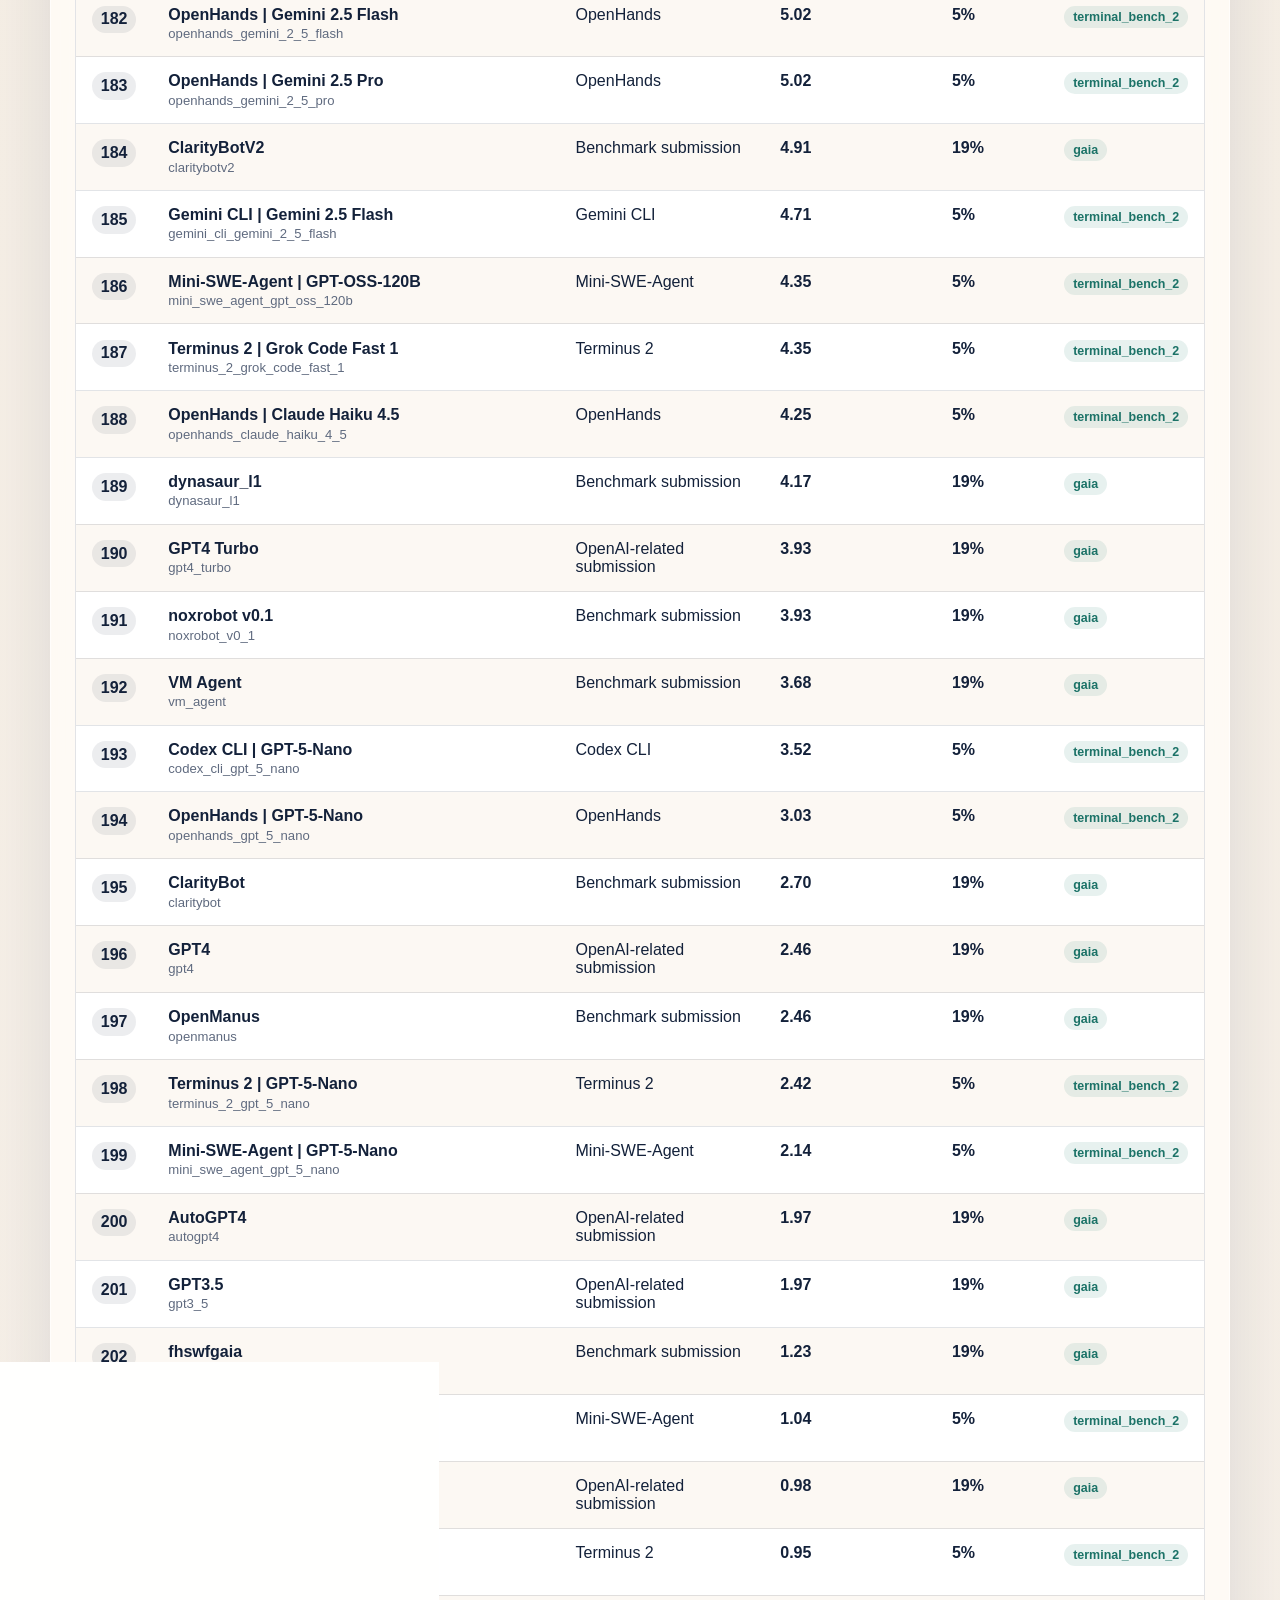
==== commit a55d8ae2: "Add frontier LLM benchmark view" ====
--- a/docs/index.html
+++ b/docs/index.html
@@ -24,6 +24,10 @@
           Higher scores mean stronger evidence that an agent can carry out more of the O*NET project-management
           task set under the benchmarks currently available in the dashboard.
         </p>
+        <div class="hero-actions">
+          <a class="ghost-button" href="./frontier-models.html">Frontier LLM View</a>
+          <a class="ghost-button" href="./data/latest-comparison.csv">Download System CSV</a>
+        </div>
         <div class="hero-metrics" id="hero-metrics">
           <article class="metric-card">
             <span class="metric-label">Snapshot</span>
--- a/docs/styles.css
+++ b/docs/styles.css
@@ -154,6 +154,15 @@
   font-weight: 600;
 }
 
+.hero-actions {
+  position: relative;
+  z-index: 1;
+  display: flex;
+  flex-wrap: wrap;
+  gap: 0.7rem;
+  margin-top: 1rem;
+}
+
 .hero-metrics {
   position: relative;
   z-index: 1;
@@ -417,6 +426,18 @@
   font-weight: 700;
 }
 
+.selected-system-list {
+  display: flex;
+  flex-direction: column;
+  gap: 0.35rem;
+}
+
+.selected-system-item {
+  color: var(--ink);
+  font-size: 0.9rem;
+  line-height: 1.4;
+}
+
 .notes-grid {
   display: grid;
   grid-template-columns: repeat(3, minmax(0, 1fr));
